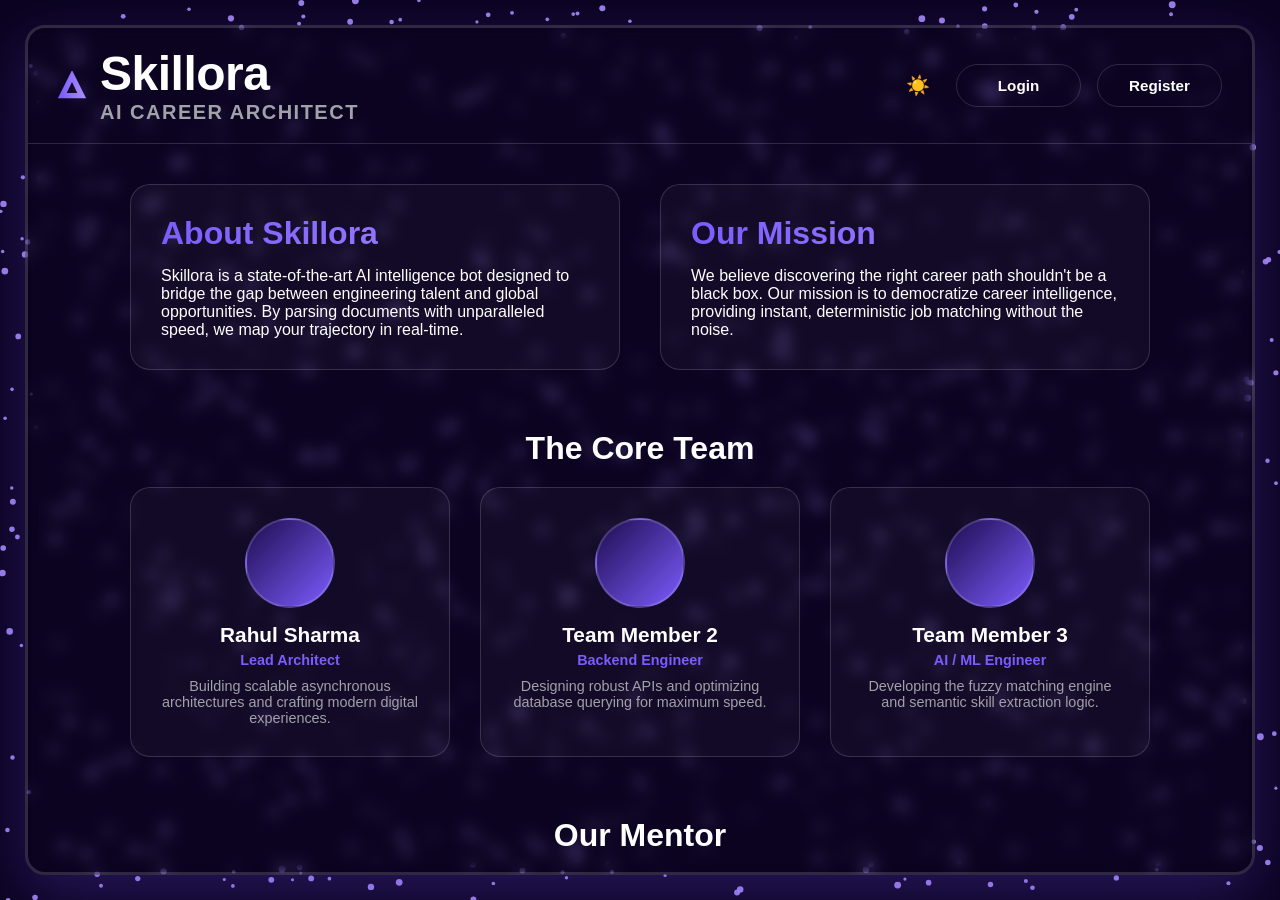
==== FrontEnd/about.html @ 9912c0bc "First Version of Skillora" ====
<!DOCTYPE html>
<html lang="en" data-theme="dark">

<head>
    <meta charset="UTF-8">
    <meta name="viewport" content="width=device-width, initial-scale=1.0">
    <title>About | Skillora</title>
    <link rel="stylesheet" href="style.css">
</head>

<body>

    <div class="layer-1-bg"></div>
    <div class="layer-2-stars"></div>
    <canvas id="morphic-canvas"></canvas>

    <div class="app-wrapper">
        <div class="glass-container">

            <nav>
                <div class="brand-group">
                    <svg width="28" height="28" viewBox="0 0 24 24" fill="none" stroke="url(#purple-grad)"
                        stroke-width="2.5">
                        <linearGradient id="purple-grad">
                            <stop offset="0%" stop-color="#7c5cff" />
                            <stop offset="100%" stop-color="#a78bfa" />
                        </linearGradient>
                        <path d="M12 2L2 22h20L12 2zm0 4.5l6.5 13.5H5.5L12 6.5z" />
                    </svg>
                    <div class="brand-text">
                        <span class="brand-title">Skillora</span>
                        <span class="brand-tagline">AI Career Architect</span>
                    </div>
                </div>
                <div class="nav-actions">
                    <button id="theme-toggle" class="theme-toggle">☀️</button>
                    <a href="#" class="btn btn-outline">Login</a>
                    <a href="#" class="btn btn-outline">Register</a>
                </div>
            </nav>

            <main
                style="max-width: 1100px; margin: 0 auto; width: 100%; justify-content: flex-start; padding-top: 40px;">

                <div class="about-grid">
                    <div class="glass-card">
                        <h2 class="gradient-text" style="font-size: 2rem; margin-bottom: 15px;">About Skillora</h2>
                        <p>Skillora is a state-of-the-art AI intelligence bot designed to bridge the gap between
                            engineering talent and global opportunities. By parsing documents with unparalleled speed,
                            we map your trajectory in real-time.</p>
                    </div>

                    <div class="glass-card">
                        <h2 class="gradient-text" style="font-size: 2rem; margin-bottom: 15px;">Our Mission</h2>
                        <p>We believe discovering the right career path shouldn't be a black box. Our mission is to
                            democratize career intelligence, providing instant, deterministic job matching without the
                            noise.</p>
                    </div>
                </div>

                <div>
                    <h2 style="font-size: 2rem; text-align: center; margin-bottom: 10px;">The Core Team</h2>
                    <div class="team-grid">

                        <div class="glass-card team-member">
                            <div class="avatar"></div>
                            <h3>Rahul Sharma</h3>
                            <div class="role">Lead Architect</div>
                            <p style="color: var(--text-muted); font-size: 0.9rem;">Building scalable asynchronous
                                architectures and crafting modern digital experiences.</p>
                        </div>

                        <div class="glass-card team-member">
                            <div class="avatar"></div>
                            <h3>Team Member 2</h3>
                            <div class="role">Backend Engineer</div>
                            <p style="color: var(--text-muted); font-size: 0.9rem;">Designing robust APIs and optimizing
                                database querying for maximum speed.</p>
                        </div>

                        <div class="glass-card team-member">
                            <div class="avatar"></div>
                            <h3>Team Member 3</h3>
                            <div class="role">AI / ML Engineer</div>
                            <p style="color: var(--text-muted); font-size: 0.9rem;">Developing the fuzzy matching engine
                                and semantic skill extraction logic.</p>
                        </div>

                    </div>
                </div>

                <div style="margin-top: 60px; margin-bottom: 50px;">
                    <h2 style="font-size: 2rem; text-align: center; margin-bottom: 10px;">Our Mentor</h2>
                    <div class="glass-card mentor-card">
                        <div class="avatar"></div>
                        <div>
                            <h3 style="font-size: 1.5rem; margin-bottom: 5px;">Dr. Example Mentor</h3>
                            <div class="role" style="color: var(--accent-1); font-weight: 600; margin-bottom: 10px;">
                                Project Guide & Advisor</div>
                            <p style="color: var(--text-muted);">Providing strategic technical direction and ensuring
                                architectural best practices throughout the development of the Skillora platform.</p>
                        </div>
                    </div>
                </div>

                <div class="bottom-ribbon">
                    <a href="index.html">Home</a>
                    <a href="about.html" class="active">About Us</a>
                    <a href="contact.html">Contact</a>
                    <a href="how-it-works.html">How it Works</a>
                </div>
            </main>

            <footer>&copy; 2026 Skillora AI. Engineered for the future.</footer>

        </div>
    </div>

    <script src="script.js"></script>
</body>

</html>
---- FrontEnd/style.css ----
/* =========================================
   1. THEME VARIABLES (Dark & Light Mode)
   ========================================= */
:root {
    --bg-1: #0b0320;
    --bg-2: #16073a;
    --bg-3: #1e0d4f;
    --text-main: #ffffff;
    --text-muted: #a1a1aa;

    --glass-bg: transparent;
    --glass-border: rgba(255, 255, 255, 0.15);
    --glass-shadow: rgba(120, 80, 255, 0.25);
    --card-bg: rgba(255, 255, 255, 0.03);

    --accent-1: #7c5cff;
    --accent-2: #a78bfa;
}

[data-theme="light"] {
    --bg-1: #e6dcfc;
    --bg-2: #f3ecff;
    --bg-3: #e4d8fb;

    --text-main: #1d1d1f;
    --text-muted: #6b6b7b;

    --glass-bg: transparent;
    --glass-border: rgba(255, 255, 255, 0.5);
    --glass-shadow: rgba(120, 80, 255, 0.08);
    --card-bg: rgba(255, 255, 255, 0.15);

    --accent-1: #5b3ce4;
    --accent-2: #8b6bed;
}

/* =========================================
   2. RESET & TYPOGRAPHY
   ========================================= */
* {
    margin: 0;
    padding: 0;
    box-sizing: border-box;
}

body {
    font-family: -apple-system, BlinkMacSystemFont, "Segoe UI", Roboto, Helvetica, Arial, sans-serif;
    color: var(--text-main);
    height: 100vh;
    width: 100vw;
    overflow: hidden;
    transition: color 0.5s ease;
    background-color: #000;
}

a {
    text-decoration: none;
    color: inherit;
}

/* =========================================
   3. LAYERED BACKGROUND SYSTEM
   ========================================= */
.layer-1-bg {
    position: fixed;
    top: 0;
    left: 0;
    width: 100vw;
    height: 100vh;
    background: linear-gradient(135deg, var(--bg-1) 0%, var(--bg-2) 50%, var(--bg-3) 100%);
    z-index: 1;
    transition: background 0.5s ease;
}

.layer-2-stars {
    position: fixed;
    top: 0;
    left: 0;
    width: 100vw;
    height: 100vh;
    background-image: radial-gradient(var(--text-muted) 1px, transparent 1px);
    background-size: 80px 80px;
    opacity: 0.1;
    z-index: 2;
}

#morphic-canvas {
    position: fixed;
    top: 0;
    left: 0;
    width: 100vw;
    height: 100vh;
    z-index: 3;
    pointer-events: none;
}

/* =========================================
   4. GLASSMORPHISM LAYOUT
   ========================================= */
.app-wrapper {
    position: relative;
    z-index: 10;
    height: 100vh;
    width: 100vw;
    padding: 25px;
    display: flex;
    perspective: 1500px;
    /* Creates the 3D camera depth */
}

.glass-container {
    width: 100%;
    height: 100%;
    background: var(--glass-bg);
    backdrop-filter: blur(8px);
    -webkit-backdrop-filter: blur(8px);
    border: 3px solid var(--glass-border);
    border-radius: 20px;
    box-shadow: 0 20px 60px var(--glass-shadow);
    display: flex;
    flex-direction: column;
    overflow-y: auto;
    overflow-x: hidden;

    /* REMOVED 'transform' from transition to stop it from fighting JavaScript */
    transition: background 0.5s ease, border-color 0.5s ease, box-shadow 0.5s ease;

    /* Hardware Acceleration Flags */
    transform-style: preserve-3d;
    will-change: transform;
    -webkit-backface-visibility: hidden;
    backface-visibility: hidden;
    transform: translateZ(0);
    /* Forces the GPU to handle this layer */
}

.glass-container::-webkit-scrollbar {
    width: 6px;
}

.glass-container::-webkit-scrollbar-thumb {
    background: var(--accent-2);
    border-radius: 10px;
}

.glass-container::-webkit-scrollbar-track {
    background: transparent;
}

/* =========================================
   5. NAVIGATION
   ========================================= */
nav {
    display: flex;
    justify-content: space-between;
    align-items: center;
    padding: 20px 30px;
    border-bottom: 1px solid var(--glass-border);
    flex-shrink: 0;
}

/* New Brand & Tagline Layout */
.brand-group {
    display: flex;
    align-items: center;
    gap: 14px;
}

.brand-text {
    display: flex;
    flex-direction: column;
    line-height: 1.1;
}

.brand-title {
    font-size: 3rem;
    font-weight: 800;
    letter-spacing: -0.5px;
    color: var(--text-main);
}

.brand-tagline {
    font-size: 1.25rem;
    font-weight: 600;
    letter-spacing: 1.5px;
    text-transform: uppercase;
    color: var(--text-muted);
}

.nav-actions {
    display: flex;
    gap: 16px;
    align-items: center;
}

.theme-toggle {
    background: none;
    border: none;
    color: var(--text-main);
    cursor: pointer;
    font-size: 1.2rem;
    transition: transform 0.3s;
    margin-right: 10px;
}

.theme-toggle:hover {
    transform: scale(1.1);
}

/* =========================================
   6. UI COMPONENTS
   ========================================= */
.btn {
    padding: 12px 28px;
    border-radius: 100px;
    font-weight: 600;
    font-size: 0.95rem;
    cursor: pointer;
    transition: all 0.4s cubic-bezier(0.2, 0.8, 0.2, 1);
    border: 1px solid var(--glass-border);
    text-align: center;
}

.btn-primary {
    background: linear-gradient(135deg, var(--accent-1), var(--accent-2));
    color: #fff;
    border-color: transparent;
    box-shadow: 0 8px 20px var(--glass-shadow);
}

.btn-primary:hover {
    transform: translateY(-2px);
    box-shadow: 0 12px 25px var(--glass-shadow);
    filter: brightness(1.1);
}

/* Force identical sizes for both Login and Register */
.btn-outline {
    background: transparent;
    color: var(--text-main);
    min-width: 125px;
}

.btn-outline:hover {
    background: var(--card-bg);
    border-color: var(--accent-1);
    transform: translateY(-2px);
    box-shadow: 0 8px 20px var(--glass-shadow);
}

.gradient-text {
    background: linear-gradient(to right, var(--accent-1), var(--accent-2));
    -webkit-background-clip: text;
    -webkit-text-fill-color: transparent;
}

.glass-card {
    background: var(--card-bg);
    border: 1px solid var(--glass-border);
    border-radius: 20px;
    padding: 30px;
    transition: all 0.4s ease;
    position: relative;
    overflow: hidden;
}

.glass-card:hover {
    transform: translateY(-5px);
    border-color: var(--accent-1);
    box-shadow: 0 10px 30px var(--glass-shadow);
}

/* =========================================
   7. PAGE LAYOUTS
   ========================================= */
main {
    flex: 1;
    padding: clamp(20px, 5vw, 40px);
    display: flex;
    flex-direction: column;
    justify-content: center;
}

.hero {
    display: flex;
    flex-direction: column;
    align-items: center;
    text-align: center;
    max-width: 800px;
    margin: 0 auto 50px auto;
}

.hero h1 {
    font-size: clamp(3rem, 6vw, 5.5rem);
    font-weight: 800;
    letter-spacing: -1.5px;
    line-height: 1.1;
    margin-bottom: 20px;
}

.hero p {
    font-size: clamp(1.1rem, 2vw, 1.25rem);
    color: var(--text-muted);
    margin-bottom: 40px;
}

.hero-ctas {
    display: flex;
    gap: 20px;
    justify-content: center;
}

/* About Page Grids */
.about-grid {
    display: grid;
    grid-template-columns: repeat(auto-fit, minmax(350px, 1fr));
    gap: 40px;
    margin-bottom: 60px;
}

.team-grid {
    display: grid;
    grid-template-columns: repeat(3, 1fr);
    gap: 30px;
    margin-top: 20px;
}

.team-member {
    text-align: center;
}

.team-member .avatar {
    width: 90px;
    height: 90px;
    border-radius: 50%;
    background: linear-gradient(135deg, var(--bg-3), var(--accent-1));
    margin: 0 auto 15px;
    border: 2px solid var(--glass-border);
}

.team-member h3 {
    font-size: 1.3rem;
    margin-bottom: 5px;
}

.team-member .role {
    color: var(--accent-1);
    font-size: 0.9rem;
    margin-bottom: 10px;
    font-weight: 600;
}

.mentor-card {
    display: flex;
    align-items: center;
    gap: 30px;
    margin-top: 20px;
}

.mentor-card .avatar {
    width: 100px;
    height: 100px;
    border-radius: 50%;
    background: linear-gradient(135deg, var(--accent-1), var(--accent-2));
    border: 2px solid var(--glass-border);
    flex-shrink: 0;
}

/* Contact Link Cards */
.contact-links {
    display: flex;
    flex-direction: column;
    gap: 16px;
    width: 100%;
    max-width: 350px;
    margin-top: 40px;
}

.contact-links a {
    display: flex;
    align-items: center;
    justify-content: center;
    gap: 15px;
    padding: 18px;
    background: var(--card-bg);
    border: 1px solid var(--glass-border);
    border-radius: 12px;
    transition: all 0.3s ease;
    font-weight: 600;
    font-size: 1.05rem;
}

.contact-links a:hover {
    border-color: var(--accent-1);
    transform: scale(1.02);
    box-shadow: 0 10px 30px var(--glass-shadow);
}

.contact-links svg {
    color: var(--accent-1);
}

/* Workflow Grid */
.workflow-grid {
    display: grid;
    grid-template-columns: repeat(auto-fit, minmax(300px, 1fr));
    gap: 30px;
    margin-top: 40px;
    max-width: 1000px;
    margin-left: auto;
    margin-right: auto;
}

.workflow-step {
    display: flex;
    gap: 20px;
    align-items: flex-start;
}

.step-number {
    width: 50px;
    height: 50px;
    border-radius: 12px;
    background: linear-gradient(135deg, var(--accent-1), var(--accent-2));
    color: white;
    display: flex;
    align-items: center;
    justify-content: center;
    font-weight: 800;
    font-size: 1.2rem;
    flex-shrink: 0;
    box-shadow: 0 4px 15px var(--glass-shadow);
}

/* =========================================
   8. THE APPLE LIQUID GLASS DROP RIBBON
   ========================================= */
.bottom-ribbon {
    display: flex;
    justify-content: center;
    align-items: center;
    gap: 40px;
    padding: 16px 48px;
    margin: 0 auto;
    border-radius: 100px;

    /* Liquid Physics: High blur + 200% color saturation */
    background: rgba(255, 255, 255, 0.05);
    backdrop-filter: blur(40px) saturate(200%);
    -webkit-backdrop-filter: blur(40px) saturate(200%);

    /* The 3D Liquid Edge: Outer drop shadow + Inner white light reflection */
    border: 1px solid rgba(255, 255, 255, 0.15);
    box-shadow:
        0 20px 40px rgba(0, 0, 0, 0.15),
        inset 0 1px 1px rgba(255, 255, 255, 0.3);

    transition: all 0.4s cubic-bezier(0.2, 0.8, 0.2, 1);
}

/* Light Mode specific liquid settings (like iOS) */
[data-theme="light"] .bottom-ribbon {
    background: rgba(255, 255, 255, 0.4);
    border: 1px solid rgba(255, 255, 255, 0.6);
    box-shadow:
        0 20px 40px rgba(120, 80, 255, 0.05),
        inset 0 1px 2px rgba(255, 255, 255, 0.9);
}

.bottom-ribbon:hover {
    transform: translateY(-4px) scale(1.02);
    box-shadow:
        0 25px 50px rgba(0, 0, 0, 0.2),
        inset 0 1px 1px rgba(255, 255, 255, 0.5);
    border-color: rgba(124, 92, 255, 0.5);
}

.bottom-ribbon a {
    font-weight: 600;
    font-size: 1.125rem;
    color: var(--text-muted);
    transition: color 0.3s ease;
    position: relative;
}

.bottom-ribbon a:hover,
.bottom-ribbon a.active {
    color: var(--text-main);
}

.bottom-ribbon a::after {
    content: '';
    position: absolute;
    width: 0;
    height: 2px;
    bottom: -4px;
    left: 0;
    background: var(--accent-1);
    transition: width 0.3s cubic-bezier(0.2, 0.8, 0.2, 1);
}

.bottom-ribbon a:hover::after,
.bottom-ribbon a.active::after {
    width: 100%;
}

/* =========================================
   9. FOOTER & MEDIA QUERIES
   ========================================= */
footer {
    width: 100%;
    padding: 30px 20px;
    text-align: center;
    border-top: 1px solid var(--glass-border);
    color: var(--text-muted);
    font-size: 1rem;
    flex-shrink: 0;
    margin-top: auto;
}

/* =========================================
   10. JOB RECOMMENDATION MODAL CHOREOGRAPHY
   ========================================= */

/* 1. Header Sliding Up */
.hero-text {
    transition: transform 0.6s cubic-bezier(0.4, 0, 0.2, 1), opacity 0.6s ease;
}

.hero-text.shift-up {
    transform: translateY(-40px);
    opacity: 0.4;
}

/* 2. Resume Button Sliding Down */
/* 2. Resume Button Sliding Down */
.btn-resume {
    transition: all 0.6s cubic-bezier(0.4, 0, 0.2, 1);
}

/* When the Job Card expands, this class is added to the Resume button via JS */
#btn-resume.shift-down {
    transform: translateY(30px) scale(0.9);
    /* Moves down and shrinks slightly */
    opacity: 0.5;
    /* Dims it so focus remains on the job results */
    filter: blur(1px);
    /* Optional: adds a slight depth-of-field effect */
    pointer-events: none;
    /* Optional: prevents clicks while the dashboard is open */
}


/* 3. The Morphing Job Button */
.job-card {
    background: linear-gradient(135deg, var(--accent-1), var(--accent-2));
    color: #fff;
    border-radius: 100px;
    font-size: 1.1rem;
    font-weight: 600;
    cursor: pointer;
    display: flex;
    justify-content: center;
    align-items: center;
    box-shadow: 0 8px 20px var(--glass-shadow);
    transition: all 0.6s cubic-bezier(0.4, 0, 0.2, 1);

    /* Starting Dimensions (Looks like a normal button) */
    width: 260px;
    height: 58px;
    overflow: hidden;
    position: relative;
    border: 1px solid transparent;
}

.job-card:hover {
    transform: translateY(-2px);
    box-shadow: 0 12px 25px var(--glass-shadow);
}

/* Expanded State (The Horizontal Card) */
.job-card.expanded {
    width: 100%;
    max-width: 800px;
    /* The horizontal width */
    height: 250px;
    /* Fits the dropzone */
    border-radius: 30px;
    background: var(--card-bg);
    border: 1px solid var(--accent-1);
    cursor: default;
    box-shadow: 0 20px 50px var(--glass-shadow);
    transform: translateY(0);
}

/* 4. Fading the Content In and Out */
.job-card-title {
    position: absolute;
    transition: opacity 0.3s ease;
    white-space: nowrap;
}

.job-card.expanded .job-card-title {
    opacity: 0;
    pointer-events: none;
}

.job-upload-ui {
    opacity: 0;
    pointer-events: none;
    transition: opacity 0.4s ease;
    display: flex;
    flex-direction: column;
    align-items: center;
    justify-content: center;
    width: 100%;
    height: 100%;
    padding: 30px;
    text-align: center;
}

.job-card.expanded .job-upload-ui {
    opacity: 1;
    pointer-events: auto;
    transition-delay: 0.3s;
    /* Waits for the box to expand before showing text */
}

.drop-zone:hover {
    border-color: var(--accent-1) !important;
    background: rgba(124, 92, 255, 0.1) !important;
}

/* Mobile Responsiveness */
@media (max-width: 900px) {
    .team-grid {
        grid-template-columns: 1fr;
    }

    .mentor-card {
        flex-direction: column;
        text-align: center;
    }
}

@media (max-width: 768px) {
    .bottom-ribbon {
        gap: 20px;
        padding: 15px 25px;
        flex-wrap: wrap;
    }
}
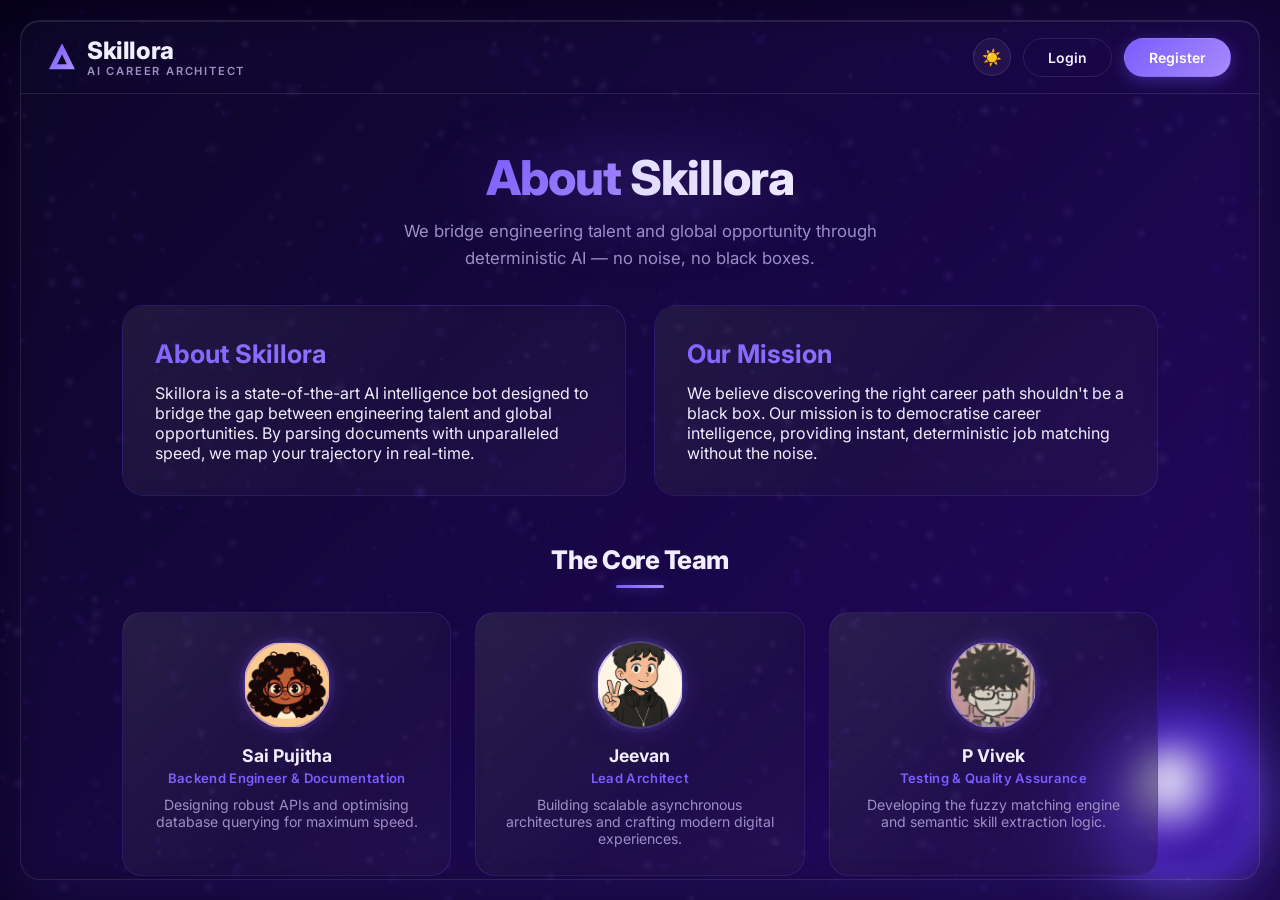
==== commit 15cdd552: "2.0 Skillora" ====
--- a/FrontEnd/about.html
+++ b/FrontEnd/about.html
@@ -1,122 +1,142 @@
-<!DOCTYPE html>
+<!doctype html>
 <html lang="en" data-theme="dark">
+  <head>
+    <meta charset="UTF-8" />
+    <meta name="viewport" content="width=device-width, initial-scale=1.0" />
+    <meta name="description" content="About Skillora — meet the core team and learn about our mission to democratise AI-powered career intelligence." />
+    <title>About | Skillora</title>
+    <link rel="preconnect" href="https://fonts.googleapis.com" />
+    <link rel="preconnect" href="https://fonts.gstatic.com" crossorigin />
+    <link href="https://fonts.googleapis.com/css2?family=Inter:wght@400;500;600;700;800&display=swap" rel="stylesheet" />
+    <link rel="stylesheet" href="style.css" />
+  </head>
 
-<head>
-    <meta charset="UTF-8">
-    <meta name="viewport" content="width=device-width, initial-scale=1.0">
-    <title>About | Skillora</title>
-    <link rel="stylesheet" href="style.css">
-</head>
-
-<body>
-
+  <body>
     <div class="layer-1-bg"></div>
     <div class="layer-2-stars"></div>
+    <div id="celestial-orb"></div>
     <canvas id="morphic-canvas"></canvas>
 
     <div class="app-wrapper">
-        <div class="glass-container">
+      <div class="glass-container page-scroll">
+        <nav>
+          <div class="brand-group">
+            <svg width="26" height="26" viewBox="0 0 24 24" fill="none"
+                 stroke="url(#purple-grad)" stroke-width="2.5">
+              <defs>
+                <linearGradient id="purple-grad" x1="0%" y1="0%" x2="100%" y2="100%">
+                  <stop offset="0%" stop-color="#7c5cff" />
+                  <stop offset="100%" stop-color="#a78bfa" />
+                </linearGradient>
+              </defs>
+              <path d="M12 2L2 22h20L12 2zm0 4.5l6.5 13.5H5.5L12 6.5z" />
+            </svg>
+            <div class="brand-text">
+              <span class="brand-title">Skillora</span>
+              <span class="brand-tagline">AI Career Architect</span>
+            </div>
+          </div>
+          <div class="nav-actions">
+            <button id="theme-toggle" class="theme-toggle" aria-label="Toggle theme">☀️</button>
+            <a href="#" class="btn btn-outline">Login</a>
+            <a href="#" class="btn btn-primary">Register</a>
+          </div>
+        </nav>
 
-            <nav>
-                <div class="brand-group">
-                    <svg width="28" height="28" viewBox="0 0 24 24" fill="none" stroke="url(#purple-grad)"
-                        stroke-width="2.5">
-                        <linearGradient id="purple-grad">
-                            <stop offset="0%" stop-color="#7c5cff" />
-                            <stop offset="100%" stop-color="#a78bfa" />
-                        </linearGradient>
-                        <path d="M12 2L2 22h20L12 2zm0 4.5l6.5 13.5H5.5L12 6.5z" />
-                    </svg>
-                    <div class="brand-text">
-                        <span class="brand-title">Skillora</span>
-                        <span class="brand-tagline">AI Career Architect</span>
-                    </div>
+        <main class="main-about">
+
+          <!-- Page Hero -->
+          <div class="page-hero sr">
+            <h1><span class="gradient-text">About</span> Skillora</h1>
+            <p>We bridge engineering talent and global opportunity through deterministic AI — no noise, no black boxes.</p>
+          </div>
+
+          <!-- About + Mission cards -->
+          <div class="about-grid">
+            <div class="glass-card sr sr-delay-1">
+              <h2 class="gradient-text" style="font-size:1.6rem;margin-bottom:14px">About Skillora</h2>
+              <p>
+                Skillora is a state-of-the-art AI intelligence bot designed to bridge the
+                gap between engineering talent and global opportunities. By parsing
+                documents with unparalleled speed, we map your trajectory in real-time.
+              </p>
+            </div>
+
+            <div class="glass-card sr sr-delay-2">
+              <h2 class="gradient-text" style="font-size:1.6rem;margin-bottom:14px">Our Mission</h2>
+              <p>
+                We believe discovering the right career path shouldn't be a black box. Our
+                mission is to democratise career intelligence, providing instant,
+                deterministic job matching without the noise.
+              </p>
+            </div>
+          </div>
+
+          <!-- Team -->
+          <div class="sr">
+            <h2 class="section-heading">The Core Team</h2>
+            <div class="team-grid">
+
+              <div class="glass-card team-member sr sr-delay-1">
+                <div class="avatar" style="background-image:url('assets/Sai.jpg')"></div>
+                <h3>Sai Pujitha</h3>
+                <div class="role">Backend Engineer &amp; Documentation</div>
+                <p style="color:var(--text-muted);font-size:0.88rem">
+                  Designing robust APIs and optimising database querying for maximum speed.
+                </p>
+              </div>
+
+              <div class="glass-card team-member sr sr-delay-2">
+                <div class="avatar" style="background-image:url('assets/jeevan.jpg')"></div>
+                <h3>Jeevan</h3>
+                <div class="role">Lead Architect</div>
+                <p style="color:var(--text-muted);font-size:0.88rem">
+                  Building scalable asynchronous architectures and crafting modern digital experiences.
+                </p>
+              </div>
+
+              <div class="glass-card team-member sr sr-delay-3">
+                <div class="avatar" style="background-image:url('assets/vivek.jpg')"></div>
+                <h3>P Vivek</h3>
+                <div class="role">Testing &amp; Quality Assurance</div>
+                <p style="color:var(--text-muted);font-size:0.88rem">
+                  Developing the fuzzy matching engine and semantic skill extraction logic.
+                </p>
+              </div>
+
+            </div>
+          </div>
+
+          <!-- Mentor -->
+          <div style="margin-top:56px;margin-bottom:40px" class="sr">
+            <h2 class="section-heading">Our Mentor</h2>
+            <div class="glass-card mentor-card">
+              <div class="avatar"></div>
+              <div>
+                <h3 style="font-size:1.4rem;margin-bottom:5px">Dr. Example Mentor</h3>
+                <div class="role" style="color:var(--accent-1);font-weight:600;margin-bottom:10px">
+                  Project Guide &amp; Advisor
                 </div>
-                <div class="nav-actions">
-                    <button id="theme-toggle" class="theme-toggle">☀️</button>
-                    <a href="#" class="btn btn-outline">Login</a>
-                    <a href="#" class="btn btn-outline">Register</a>
-                </div>
-            </nav>
+                <p style="color:var(--text-muted)">
+                  Providing strategic technical direction and ensuring architectural best
+                  practices throughout the development of the Skillora platform.
+                </p>
+              </div>
+            </div>
+          </div>
 
-            <main
-                style="max-width: 1100px; margin: 0 auto; width: 100%; justify-content: flex-start; padding-top: 40px;">
+          <div class="bottom-ribbon" style="margin-top:auto">
+            <a href="index.html">Home</a>
+            <a href="about.html" class="active">About Us</a>
+            <a href="contact.html">Contact</a>
+            <a href="how-it-works.html">How it Works</a>
+          </div>
+        </main>
 
-                <div class="about-grid">
-                    <div class="glass-card">
-                        <h2 class="gradient-text" style="font-size: 2rem; margin-bottom: 15px;">About Skillora</h2>
-                        <p>Skillora is a state-of-the-art AI intelligence bot designed to bridge the gap between
-                            engineering talent and global opportunities. By parsing documents with unparalleled speed,
-                            we map your trajectory in real-time.</p>
-                    </div>
-
-                    <div class="glass-card">
-                        <h2 class="gradient-text" style="font-size: 2rem; margin-bottom: 15px;">Our Mission</h2>
-                        <p>We believe discovering the right career path shouldn't be a black box. Our mission is to
-                            democratize career intelligence, providing instant, deterministic job matching without the
-                            noise.</p>
-                    </div>
-                </div>
-
-                <div>
-                    <h2 style="font-size: 2rem; text-align: center; margin-bottom: 10px;">The Core Team</h2>
-                    <div class="team-grid">
-
-                        <div class="glass-card team-member">
-                            <div class="avatar"></div>
-                            <h3>Rahul Sharma</h3>
-                            <div class="role">Lead Architect</div>
-                            <p style="color: var(--text-muted); font-size: 0.9rem;">Building scalable asynchronous
-                                architectures and crafting modern digital experiences.</p>
-                        </div>
-
-                        <div class="glass-card team-member">
-                            <div class="avatar"></div>
-                            <h3>Team Member 2</h3>
-                            <div class="role">Backend Engineer</div>
-                            <p style="color: var(--text-muted); font-size: 0.9rem;">Designing robust APIs and optimizing
-                                database querying for maximum speed.</p>
-                        </div>
-
-                        <div class="glass-card team-member">
-                            <div class="avatar"></div>
-                            <h3>Team Member 3</h3>
-                            <div class="role">AI / ML Engineer</div>
-                            <p style="color: var(--text-muted); font-size: 0.9rem;">Developing the fuzzy matching engine
-                                and semantic skill extraction logic.</p>
-                        </div>
-
-                    </div>
-                </div>
-
-                <div style="margin-top: 60px; margin-bottom: 50px;">
-                    <h2 style="font-size: 2rem; text-align: center; margin-bottom: 10px;">Our Mentor</h2>
-                    <div class="glass-card mentor-card">
-                        <div class="avatar"></div>
-                        <div>
-                            <h3 style="font-size: 1.5rem; margin-bottom: 5px;">Dr. Example Mentor</h3>
-                            <div class="role" style="color: var(--accent-1); font-weight: 600; margin-bottom: 10px;">
-                                Project Guide & Advisor</div>
-                            <p style="color: var(--text-muted);">Providing strategic technical direction and ensuring
-                                architectural best practices throughout the development of the Skillora platform.</p>
-                        </div>
-                    </div>
-                </div>
-
-                <div class="bottom-ribbon">
-                    <a href="index.html">Home</a>
-                    <a href="about.html" class="active">About Us</a>
-                    <a href="contact.html">Contact</a>
-                    <a href="how-it-works.html">How it Works</a>
-                </div>
-            </main>
-
-            <footer>&copy; 2026 Skillora AI. Engineered for the future.</footer>
-
-        </div>
+        <footer class="page-footer">&copy; 2026 Skillora AI. Engineered for the future.</footer>
+      </div>
     </div>
 
     <script src="script.js"></script>
-</body>
-
+  </body>
 </html>
--- a/FrontEnd/style.css
+++ b/FrontEnd/style.css
@@ -1,652 +1,1626 @@
 /* =========================================
-   1. THEME VARIABLES (Dark & Light Mode)
+   GOOGLE FONTS + RESET
+   ========================================= */
+@import url("https://fonts.googleapis.com/css2?family=Inter:wght@400;500;600;700;800&display=swap");
+
+*,
+*::before,
+*::after {
+  margin: 0;
+  padding: 0;
+  box-sizing: border-box;
+}
+
+/* =========================================
+   THEME VARIABLES
    ========================================= */
 :root {
-    --bg-1: #0b0320;
-    --bg-2: #16073a;
-    --bg-3: #1e0d4f;
-    --text-main: #ffffff;
-    --text-muted: #a1a1aa;
-
-    --glass-bg: transparent;
-    --glass-border: rgba(255, 255, 255, 0.15);
-    --glass-shadow: rgba(120, 80, 255, 0.25);
-    --card-bg: rgba(255, 255, 255, 0.03);
-
-    --accent-1: #7c5cff;
-    --accent-2: #a78bfa;
+  --bg-start: #060118;
+  --bg-end: #1a0745;
+  --text-main: #f0eeff;
+  --text-muted: #9d8ec5;
+  --glass-bg: rgba(255, 255, 255, 0.025);
+  --glass-border: rgba(255, 255, 255, 0.1);
+  --glass-shadow: rgba(100, 60, 255, 0.15);
+  --card-bg: rgba(255, 255, 255, 0.05);
+  --card-border: rgba(255, 255, 255, 0.09);
+  --accent-1: #7c5cff;
+  --accent-2: #a78bfa;
+  --accent-3: #e2ceff;
+  --accent-4: #ffffff;
+  --orb-core: #3b1f8c;
+  --orb-glow: rgba(124, 92, 255, 0.35);
+  --orb-x: calc(100vw - 160px);
+  --orb-y: calc(100vh - 160px);
 }
 
 [data-theme="light"] {
-    --bg-1: #e6dcfc;
-    --bg-2: #f3ecff;
-    --bg-3: #e4d8fb;
-
-    --text-main: #1d1d1f;
-    --text-muted: #6b6b7b;
-
-    --glass-bg: transparent;
-    --glass-border: rgba(255, 255, 255, 0.5);
-    --glass-shadow: rgba(120, 80, 255, 0.08);
-    --card-bg: rgba(255, 255, 255, 0.15);
-
-    --accent-1: #5b3ce4;
-    --accent-2: #8b6bed;
-}
-
-/* =========================================
-   2. RESET & TYPOGRAPHY
-   ========================================= */
-* {
-    margin: 0;
-    padding: 0;
-    box-sizing: border-box;
-}
-
+  --bg-start: #e8e0ff;
+  --bg-end: #f5f0ff;
+  --text-main: #1a1230;
+  --text-muted: #6b5fa5;
+  --glass-bg: rgba(255, 255, 255, 0.3);
+  --glass-border: rgba(255, 255, 255, 0.55);
+  --glass-shadow: rgba(100, 60, 255, 0.06);
+  --card-bg: rgba(255, 255, 255, 0.4);
+  --card-border: rgba(160, 140, 255, 0.28);
+  --accent-1: #6b46e8;
+  --accent-2: #9b7bf5;
+  --orb-core: #fbbf24;
+  --orb-glow: rgba(251, 191, 36, 0.4);
+  --orb-x: 60px;
+  --orb-y: 60px;
+}
+
+/* =========================================
+   BASE
+   ========================================= */
 body {
-    font-family: -apple-system, BlinkMacSystemFont, "Segoe UI", Roboto, Helvetica, Arial, sans-serif;
-    color: var(--text-main);
-    height: 100vh;
-    width: 100vw;
-    overflow: hidden;
-    transition: color 0.5s ease;
-    background-color: #000;
+  font-family:
+    "Inter",
+    -apple-system,
+    BlinkMacSystemFont,
+    sans-serif;
+  color: var(--text-main);
+  height: 100vh;
+  width: 100vw;
+  overflow: hidden;
+  background: linear-gradient(135deg, var(--bg-start), var(--bg-end));
+  transition:
+    background 0.8s ease,
+    color 0.5s ease;
 }
 
 a {
-    text-decoration: none;
-    color: inherit;
-}
-
-/* =========================================
-   3. LAYERED BACKGROUND SYSTEM
+  text-decoration: none;
+  color: inherit;
+}
+
+/* =========================================
+   BACKGROUND LAYERS
    ========================================= */
 .layer-1-bg {
-    position: fixed;
-    top: 0;
-    left: 0;
-    width: 100vw;
-    height: 100vh;
-    background: linear-gradient(135deg, var(--bg-1) 0%, var(--bg-2) 50%, var(--bg-3) 100%);
-    z-index: 1;
-    transition: background 0.5s ease;
+  position: fixed;
+  inset: 0;
+  background: linear-gradient(135deg, var(--bg-start) 0%, var(--bg-end) 100%);
+  z-index: 1;
+  transition: background 0.8s ease;
 }
 
 .layer-2-stars {
-    position: fixed;
-    top: 0;
-    left: 0;
-    width: 100vw;
-    height: 100vh;
-    background-image: radial-gradient(var(--text-muted) 1px, transparent 1px);
-    background-size: 80px 80px;
-    opacity: 0.1;
-    z-index: 2;
+  position: fixed;
+  inset: 0;
+  background-image: radial-gradient(rgba(255, 255, 255, 0.6) 1px, transparent 1px);
+  background-size: 90px 90px;
+  opacity: 0.04;
+  z-index: 2;
 }
 
 #morphic-canvas {
-    position: fixed;
-    top: 0;
-    left: 0;
-    width: 100vw;
-    height: 100vh;
-    z-index: 3;
-    pointer-events: none;
-}
-
-/* =========================================
-   4. GLASSMORPHISM LAYOUT
+  position: fixed;
+  inset: 0;
+  width: 100vw;
+  height: 100vh;
+  z-index: 20; /* Above glass container so particles are always visible */
+  pointer-events: none;
+  filter: blur(0.6px); /* final feathering pass on all orbs */
+}
+
+/* =========================================
+   CELESTIAL ORB
+   ========================================= */
+#celestial-orb {
+  position: fixed;
+  width: 120px;
+  height: 120px;
+  border-radius: 50%;
+  background: radial-gradient(
+    circle at 40% 35%,
+    white 0%,
+    var(--orb-core) 55%,
+    transparent 80%
+  );
+  box-shadow:
+    0 0 40px 20px var(--orb-glow),
+    0 0 80px 40px var(--orb-glow),
+    0 0 0 1px rgba(255, 255, 255, 0.06);
+  left: var(--orb-x);
+  top: var(--orb-y);
+  z-index: 2;
+  pointer-events: none;
+  transition:
+    left 1.2s cubic-bezier(0.4, 0, 0.2, 1),
+    top 1.2s cubic-bezier(0.4, 0, 0.2, 1),
+    background 1.2s ease,
+    box-shadow 1.2s ease;
+  will-change: left, top;
+}
+
+/* =========================================
+   LAYOUT WRAPPER
    ========================================= */
 .app-wrapper {
-    position: relative;
-    z-index: 10;
-    height: 100vh;
-    width: 100vw;
-    padding: 25px;
-    display: flex;
-    perspective: 1500px;
-    /* Creates the 3D camera depth */
+  position: relative;
+  z-index: 10;
+  height: 100vh;
+  width: 100vw;
+  padding: 20px;
+  display: flex;
+  perspective: 2000px;
 }
 
 .glass-container {
-    width: 100%;
-    height: 100%;
-    background: var(--glass-bg);
-    backdrop-filter: blur(8px);
-    -webkit-backdrop-filter: blur(8px);
-    border: 3px solid var(--glass-border);
-    border-radius: 20px;
-    box-shadow: 0 20px 60px var(--glass-shadow);
-    display: flex;
+  width: 100%;
+  height: 100%;
+  background: var(--glass-bg);
+  backdrop-filter: blur(14px) saturate(150%);
+  -webkit-backdrop-filter: blur(14px) saturate(150%);
+  border: 1px solid var(--glass-border);
+  border-radius: 20px;
+  box-shadow:
+    0 20px 60px var(--glass-shadow),
+    inset 0 1px 0 rgba(255, 255, 255, 0.1);
+  display: flex;
+  flex-direction: column;
+  overflow: hidden; /* no scroll — everything must fit viewport */
+  transition:
+    background 0.6s ease,
+    border-color 0.6s ease,
+    box-shadow 0.6s ease;
+  transform-style: preserve-3d;
+  will-change: transform;
+  transform: translateZ(0);
+}
+
+/* =========================================
+   NAVIGATION
+   ========================================= */
+nav {
+  display: flex;
+  justify-content: space-between;
+  align-items: center;
+  padding: 16px 28px;
+  border-bottom: 1px solid var(--glass-border);
+  flex-shrink: 0;
+  transition: border-color 0.5s ease;
+}
+
+.brand-group {
+  display: flex;
+  align-items: center;
+  gap: 12px;
+}
+
+.brand-text {
+  display: flex;
+  flex-direction: column;
+  line-height: 1.15;
+}
+
+.brand-title {
+  font-size: 1.5rem;
+  font-weight: 800;
+  letter-spacing: -0.4px;
+  color: var(--text-main);
+  transition: color 0.5s ease;
+}
+
+.brand-tagline {
+  font-size: 0.7rem;
+  font-weight: 600;
+  letter-spacing: 1.8px;
+  text-transform: uppercase;
+  color: var(--text-muted);
+  transition: color 0.5s ease;
+}
+
+.nav-actions {
+  display: flex;
+  gap: 12px;
+  align-items: center;
+}
+
+.theme-toggle {
+  background: var(--card-bg);
+  border: 1px solid var(--glass-border);
+  border-radius: 50%;
+  width: 38px;
+  height: 38px;
+  display: flex;
+  align-items: center;
+  justify-content: center;
+  color: var(--text-main);
+  cursor: pointer;
+  font-size: 1rem;
+  transition: all 0.3s ease;
+}
+
+.theme-toggle:hover {
+  transform: scale(1.1) rotate(15deg);
+  border-color: var(--accent-1);
+}
+
+/* =========================================
+   BUTTONS
+   ========================================= */
+.btn {
+  padding: 10px 24px;
+  border-radius: 100px;
+  font-family: "Inter", sans-serif;
+  font-weight: 600;
+  font-size: 0.875rem;
+  cursor: pointer;
+  transition: all 0.35s cubic-bezier(0.2, 0.8, 0.2, 1);
+  border: 1px solid var(--glass-border);
+  text-align: center;
+  display: inline-flex;
+  align-items: center;
+  gap: 8px;
+}
+
+.btn-primary {
+  background: linear-gradient(135deg, var(--accent-1), var(--accent-2));
+  color: #fff;
+  border-color: transparent;
+  box-shadow: 0 4px 16px rgba(124, 92, 255, 0.35);
+}
+
+.btn-primary:hover {
+  transform: translateY(-2px);
+  box-shadow: 0 8px 24px rgba(124, 92, 255, 0.45);
+  filter: brightness(1.08);
+}
+
+.btn-outline {
+  background: transparent;
+  color: var(--text-main);
+}
+
+.btn-outline:hover {
+  background: var(--card-bg);
+  border-color: var(--accent-1);
+  transform: translateY(-2px);
+  box-shadow: 0 6px 20px var(--glass-shadow);
+}
+
+/* =========================================
+   GRADIENT TEXT
+   ========================================= */
+.gradient-text {
+  background: linear-gradient(135deg, var(--accent-1), var(--accent-2));
+  -webkit-background-clip: text;
+  -webkit-text-fill-color: transparent;
+  background-clip: text;
+}
+
+/* =========================================
+   GRADIENT TEXT - LIGHT THEME
+   ========================================= */
+.gradient-text.light {
+  background: linear-gradient(135deg, var(--accent-3), var(--accent-4));
+  -webkit-background-clip: text;
+  -webkit-text-fill-color: transparent;
+  background-clip: text;
+}
+
+
+/* =========================================
+   GLASS CARD
+   ========================================= */
+.glass-card {
+  background: var(--card-bg);
+  border: 1px solid var(--card-border);
+  border-radius: 16px;
+  padding: 28px;
+  transition: all 0.35s ease;
+  position: relative;
+  overflow: hidden;
+  backdrop-filter: blur(12px);
+  -webkit-backdrop-filter: blur(12px);
+}
+
+.glass-card::before {
+  content: "";
+  position: absolute;
+  inset: 0;
+  border-radius: 16px;
+  background: linear-gradient(135deg, rgba(255, 255, 255, 0.08) 0%, transparent 60%);
+  pointer-events: none;
+}
+
+.glass-card:hover {
+  transform: translateY(-5px);
+  border-color: var(--accent-1);
+  box-shadow: 0 12px 32px var(--glass-shadow);
+}
+
+/* =========================================
+   MAIN / HERO
+   ========================================= */
+/* =========================================
+   PAGE LAYOUTS
+   ========================================= */
+main {
+  flex: 1;
+  padding: 16px clamp(16px, 2.5vw, 32px) 10px;
+  display: flex;
+  flex-direction: column;
+  min-height: 0; /* required for flex children to shrink */
+}
+
+/* 2-column split */
+.content-row {
+  flex: 1;
+  display: flex;
+  align-items: center;
+  gap: clamp(24px, 4vw, 56px);
+  min-height: 0;
+  /* overflow:visible — lets card glow/bloom bleed freely without clipping */
+  overflow: visible;
+}
+
+.left-panel {
+  width: 42%;
+  flex-shrink: 0;
+  display: flex;
+  flex-direction: column;
+  justify-content: center;
+  padding-right: 8px;
+}
+
+.right-panel {
+  flex: 1;
+  display: flex;
+  flex-direction: column;
+  align-items: center;
+  justify-content: center;
+  min-height: 0;
+  /* visible so card glow/bloom is never clipped at the panel boundary */
+  overflow: visible;
+}
+
+/* Bottom row — ribbon pushed right */
+.bottom-area {
+  display: flex;
+  justify-content: flex-end;
+  padding: 8px 0 4px;
+  flex-shrink: 0;
+}
+
+/* Hero text — left aligned */
+.hero-text {
+  transition:
+    transform 0.6s cubic-bezier(0.4, 0, 0.2, 1),
+    opacity 0.6s ease;
+}
+
+.hero {
+  display: flex;
+  flex-direction: column;
+  align-items: flex-start;
+  text-align: left;
+  max-width: none;
+  margin: 0;
+}
+
+.hero h1 {
+  font-size: clamp(1.9rem, 4vw, 3.8rem);
+  font-weight: 800;
+  letter-spacing: -1.2px;
+  line-height: 1.1;
+  margin-bottom: 16px;
+  color: var(--text-main);
+  transition: color 0.5s ease;
+}
+
+.hero p {
+  font-size: clamp(0.85rem, 1.4vw, 1rem);
+  color: var(--text-muted);
+  margin-bottom: 0;
+  line-height: 1.7;
+  max-width: 400px;
+}
+
+.hero-ctas {
+  position: relative;
+  width: 100%;
+  display: flex;
+  flex-direction: column;
+  align-items: center;
+  gap: 14px;
+}
+
+/* =========================================
+   JOB CARD MORPH BUTTON
+   ========================================= */
+.hero-text.shift-up {
+  opacity: 0.35;
+}
+
+.btn-resume {
+  transition: all 0.6s cubic-bezier(0.4, 0, 0.2, 1);
+}
+
+#btn-resume.shift-down {
+  transform: translateY(30px) scale(0.9);
+  opacity: 0.4;
+  filter: blur(1px);
+  pointer-events: none;
+}
+
+.job-card {
+  background: linear-gradient(135deg, var(--accent-1), var(--accent-2));
+  color: #fff;
+  border-radius: 100px;
+  font-size: 1rem;
+  font-weight: 600;
+  cursor: pointer;
+  display: flex;
+  justify-content: center;
+  align-items: center;
+  box-shadow: 0 8px 20px rgba(124, 92, 255, 0.35);
+  transition: all 0.6s cubic-bezier(0.4, 0, 0.2, 1);
+  width: 240px;
+  height: 52px;
+  overflow: hidden;
+  position: relative;
+  border: 1px solid transparent;
+}
+
+.job-card:hover {
+  transform: translateY(-2px);
+  box-shadow: 0 12px 28px rgba(124, 92, 255, 0.45);
+}
+
+.job-card.expanded {
+  width: 100%;
+  max-width: 760px;
+  height: 240px;
+  border-radius: 24px;
+  background: var(--card-bg);
+  border: 1px solid var(--accent-1);
+  cursor: default;
+  box-shadow: 0 20px 50px var(--glass-shadow);
+  transform: translateY(0);
+}
+
+.job-card.hidden {
+  display: none !important;
+}
+
+.job-card-title {
+  position: absolute;
+  transition: opacity 0.3s ease;
+  white-space: nowrap;
+}
+
+.job-card.expanded .job-card-title {
+  opacity: 0;
+  pointer-events: none;
+}
+
+.job-upload-ui {
+  opacity: 0;
+  pointer-events: none;
+  transition: opacity 0.4s ease;
+  display: flex;
+  flex-direction: column;
+  align-items: center;
+  justify-content: center;
+  width: 100%;
+  height: 100%;
+  padding: 24px;
+  text-align: center;
+}
+
+.job-card.expanded .job-upload-ui {
+  opacity: 1;
+  pointer-events: auto;
+  transition-delay: 0.3s;
+}
+
+.drop-zone:hover {
+  border-color: var(--accent-1) !important;
+  background: rgba(124, 92, 255, 0.08) !important;
+}
+
+/* =========================================
+   JOB RESULTS — ANTI-GRAVITY CAROUSEL
+   ========================================= */
+
+/* Wrapper that replaces hero section on results */
+#job-results-wrapper {
+  display: flex;
+  flex-direction: column;
+  align-items: center;
+  gap: 16px;
+  width: 100%;
+  /* top padding creates a clear buffer zone below the fixed header */
+  padding-top: 12px;
+  animation: wrapperFadeIn 0.6s cubic-bezier(0.16, 1, 0.3, 1) forwards;
+}
+
+@keyframes wrapperFadeIn {
+  from { opacity: 0; transform: translateY(20px) scale(0.97); }
+  to   { opacity: 1; transform: translateY(0)   scale(1);    }
+}
+
+.job-results-title {
+  font-size: 0.95rem;
+  text-align: center;
+  font-weight: 700;
+  letter-spacing: 0.5px;
+  color: var(--text-muted);
+  text-transform: uppercase;
+}
+
+/* ── CAROUSEL SCENE ──────────────────────────────── */
+.carousel-scene {
+  position: relative;
+  width: 100%;
+  /* taller scene gives scaled-up active card (1.22×) vertical room
+     so its top edge never bleeds into the header zone              */
+  height: 260px;
+  perspective: 1100px;
+  perspective-origin: 50% 55%;
+  display: flex;
+  align-items: center;
+  justify-content: center;
+  cursor: grab;
+  user-select: none;
+  -webkit-user-select: none;
+  overflow: visible;
+}
+
+.carousel-scene:active { cursor: grabbing; }
+
+/* The rotating stage — all cards live here */
+.carousel-track {
+  position: relative;
+  width: 100%;
+  height: 100%;
+  transform-style: preserve-3d;
+}
+
+/* ── INDIVIDUAL CARD ─────────────────────────────── */
+.ag-card {
+  position: absolute;
+  top: 50%;
+  left: 50%;
+  width: 280px;
+  min-height: 168px;
+  border-radius: 20px;
+  padding: 18px 20px 16px;
+  background: linear-gradient(
+    140deg,
+    rgba(20, 10, 50, 0.72),
+    rgba(40, 20, 80, 0.55)
+  );
+  backdrop-filter: blur(18px) saturate(160%);
+  -webkit-backdrop-filter: blur(18px) saturate(160%);
+  border: 1px solid rgba(124, 92, 255, 0.22);
+  box-shadow:
+    0 4px 32px rgba(0, 0, 0, 0.35),
+    inset 0 1px 0 rgba(255,255,255,0.07);
+  /* will-change set via JS to avoid layout cost */
+  pointer-events: none;         /* JS toggles this per card */
+  transform-origin: 50% 50%;
+  transform-style: preserve-3d;
+  /* NO CSS transition — JS animates via requestAnimationFrame */
+}
+
+/* Gradient shimmer overlay on each card */
+.ag-card::before {
+  content: "";
+  position: absolute;
+  inset: 0;
+  border-radius: 20px;
+  background: linear-gradient(
+    130deg,
+    rgba(255,255,255,0.06) 0%,
+    transparent 55%
+  );
+  pointer-events: none;
+}
+
+/* Active (center) card — bigger, glowing, dominant */
+.ag-card.ag-active {
+  width: 340px;               /* wider than resting 280 px */
+  min-height: 200px;
+  padding: 24px 26px 20px;   /* more breathing room */
+  border-color: rgba(124, 92, 255, 0.65);
+  box-shadow:
+    0 0 0 1px rgba(124, 92, 255, 0.4),
+    0 0 40px  8px rgba(100, 60, 255, 0.28),
+    0 0 80px 20px rgba(80,  40, 220, 0.14),
+    0 12px 48px rgba(0, 0, 0, 0.4),
+    inset 0 1px 0 rgba(255,255,255,0.12);
+  pointer-events: auto;
+}
+
+/* Neon edge line on active card */
+.ag-card.ag-active::after {
+  content: "";
+  position: absolute;
+  inset: -1px;
+  border-radius: 24px;
+  background: linear-gradient(
+    135deg,
+    rgba(124, 92, 255, 0.55),
+    rgba(56, 189, 248, 0.35),
+    rgba(167,139,250, 0.45)
+  );
+  z-index: -1;
+  filter: blur(10px);
+  pointer-events: none;
+}
+
+/* ── CARD INTERNALS ──────────────────────────────── */
+.ag-card-header {
+  display: flex;
+  justify-content: space-between;
+  align-items: flex-start;
+  gap: 10px;
+  margin-bottom: 10px;
+}
+
+.ag-card-info { flex: 1; min-width: 0; }
+
+.ag-card-title {
+  font-size: 0.93rem;
+  font-weight: 700;
+  color: #f0eeff;
+  line-height: 1.25;
+  margin-bottom: 3px;
+  white-space: nowrap;
+  overflow: hidden;
+  text-overflow: ellipsis;
+}
+
+.ag-card-company {
+  font-size: 0.72rem;
+  color: #9d8ec5;
+  font-weight: 600;
+}
+
+.ag-match-badge {
+  flex-shrink: 0;
+  background: linear-gradient(135deg, rgba(124,92,255,0.3), rgba(56,189,248,0.2));
+  color: #c4b5fd;
+  padding: 4px 9px;
+  border-radius: 8px;
+  font-weight: 800;
+  font-size: 0.7rem;
+  border: 1px solid rgba(124, 92, 255, 0.45);
+  white-space: nowrap;
+}
+
+.ag-card.ag-active .ag-match-badge {
+  font-size: 0.82rem;
+  padding: 6px 13px;
+  color: #e0d6ff;
+  box-shadow: 0 0 16px rgba(124,92,255,0.5);
+  border-color: rgba(124,92,255,0.7);
+}
+
+.ag-card-reason {
+  font-size: 0.7rem;
+  color: rgba(200,190,230,0.65);
+  font-style: italic;
+  line-height: 1.45;
+  margin: 6px 0 8px;
+  padding-left: 9px;
+  border-left: 2px solid rgba(167,139,250,0.35);
+  display: -webkit-box;
+  -webkit-line-clamp: 2;
+  -webkit-box-orient: vertical;
+  overflow: hidden;
+}
+
+.ag-card.ag-active .ag-card-title  { font-size: 1.15rem; white-space: normal; }
+.ag-card.ag-active .ag-card-company { font-size: 0.82rem; }
+.ag-card.ag-active .ag-card-reason {
+  font-size: 0.82rem;
+  -webkit-line-clamp: 3;      /* show one extra line on active card */
+  color: rgba(229,222,255,0.85);
+  border-left-color: #a78bfa;
+  border-left-width: 3px;
+}
+
+.ag-card-footer {
+  display: flex;
+  justify-content: space-between;
+  align-items: center;
+  padding-top: 8px;
+  border-top: 1px solid rgba(167,139,250,0.14);
+}
+
+.ag-card-salary {
+  font-size: 0.7rem;
+  color: #9d8ec5;
+  font-weight: 600;
+}
+
+/* Active card: bigger salary label */
+.ag-card.ag-active .ag-card-salary {
+  font-size: 0.88rem;
+  color: #c4b5fd;
+}
+
+.ag-card-apply {
+  padding: 5px 14px !important;
+  font-size: 0.7rem !important;
+  opacity: 0;
+  pointer-events: none;
+  transition: opacity 0.3s ease;
+}
+
+/* Active card: full-size Apply button */
+.ag-card.ag-active .ag-card-apply {
+  padding: 9px 22px !important;
+  font-size: 0.88rem !important;
+  opacity: 1;
+  pointer-events: auto;
+  box-shadow: 0 4px 18px rgba(124,92,255,0.4);
+}
+
+/* ── IDLE FLOAT ANIMATION (applied via JS class) ─── */
+@keyframes agFloat {
+  0%,100% { transform: var(--ag-base-transform) translateY(0px);   }
+  50%      { transform: var(--ag-base-transform) translateY(-5px);  }
+}
+
+/* ── CAROUSEL CONTROLS ───────────────────────────── */
+.ag-controls {
+  display: flex;
+  align-items: center;
+  justify-content: center;
+  gap: 16px;
+  position: relative;
+  z-index: 100;
+  /* extra clearance so controls never overlap the bottom of the carousel */
+  margin-top: 20px;
+}
+
+.ag-nav-btn {
+  width: 34px;
+  height: 34px;
+  border-radius: 50%;
+  background: rgba(124,92,255,0.10);
+  border: 1px solid rgba(124,92,255,0.30);
+  color: #c4b5fd;
+  cursor: pointer;
+  font-size: 1rem;
+  display: flex;
+  align-items: center;
+  justify-content: center;
+  transition: all 0.22s cubic-bezier(0.2,0.8,0.2,1);
+  user-select: none;
+  -webkit-user-select: none;
+}
+
+.ag-nav-btn:hover {
+  background: rgba(124,92,255,0.22);
+  border-color: rgba(124,92,255,0.6);
+  box-shadow: 0 0 16px rgba(124,92,255,0.35);
+  transform: scale(1.12);
+}
+
+.ag-nav-btn:active { transform: scale(0.96); }
+
+/* Dots indicator */
+.ag-dots {
+  display: flex;
+  gap: 6px;
+  align-items: center;
+}
+
+.ag-dot {
+  width: 5px;
+  height: 5px;
+  border-radius: 50%;
+  background: rgba(124,92,255,0.28);
+  border: 1px solid rgba(124,92,255,0.35);
+  transition: all 0.3s ease;
+  cursor: pointer;
+}
+
+.ag-dot.ag-dot-active {
+  width: 18px;
+  border-radius: 3px;
+  background: linear-gradient(90deg, #7c5cff, #38bdf8);
+  border-color: transparent;
+  box-shadow: 0 0 8px rgba(124,92,255,0.5);
+}
+
+/* Close button */
+.job-results-actions {
+  position: relative;
+  z-index: 100;
+  display: flex;
+  gap: 10px;
+  justify-content: center;
+  margin-top: 4px;
+}
+
+/* Card internals (legacy keep for email state) */
+.job-stack-card-header {
+  display: flex;
+  justify-content: space-between;
+  align-items: flex-start;
+  margin-bottom: 10px;
+  gap: 12px;
+}
+.job-stack-card-info { flex: 1; min-width: 0; }
+.job-stack-card-title {
+  font-size: 0.95rem; font-weight: 700;
+  color: var(--text-main); margin-bottom: 2px;
+  line-height: 1.25; transition: color 0.5s;
+}
+.job-stack-card-company { font-size: 0.75rem; color: var(--text-muted); font-weight: 600; }
+.job-stack-match-badge {
+  flex-shrink: 0;
+  background: linear-gradient(135deg,rgba(124,92,255,0.35),rgba(167,139,250,0.25));
+  color: #c4b5fd; padding: 5px 10px; border-radius: 8px;
+  font-weight: 800; font-size: 0.72rem;
+  border: 1px solid rgba(124,92,255,0.5);
+  box-shadow: 0 0 14px rgba(124,92,255,0.25);
+}
+.job-stack-card-reason {
+  font-size: 0.72rem; color: rgba(209,213,219,0.75);
+  font-style: italic; line-height: 1.4; margin: 8px 0;
+  padding-left: 10px; border-left: 2px solid rgba(167,139,250,0.45);
+  display: -webkit-box; -webkit-line-clamp: 2;
+  -webkit-box-orient: vertical; overflow: hidden;
+}
+.job-stack-card-footer {
+  display: flex; justify-content: space-between;
+  align-items: center; margin-top: 8px;
+  padding-top: 8px; border-top: 1px solid rgba(167,139,250,0.18);
+}
+.job-stack-salary { font-size: 0.72rem; color: var(--text-muted); font-weight: 600; }
+.job-stack-apply  { padding: 5px 14px !important; font-size: 0.72rem !important; }
+
+/* old vertical card — keep for email state */
+.job-result-body {
+  flex: 1;
+  min-width: 0;
+}
+
+.job-result-title {
+  font-size: 0.9rem;
+  font-weight: 700;
+  color: var(--text-main);
+  margin-bottom: 2px;
+  white-space: nowrap;
+  overflow: hidden;
+  text-overflow: ellipsis;
+  transition: color 0.5s ease;
+}
+
+.job-result-meta {
+  font-size: 0.75rem;
+  color: var(--text-muted);
+  margin-bottom: 4px;
+  transition: color 0.5s ease;
+}
+
+.job-result-reason {
+  font-size: 0.72rem;
+  color: var(--text-muted);
+  font-style: italic;
+  line-height: 1.4;
+  display: -webkit-box;
+  -webkit-line-clamp: 2;
+  -webkit-box-orient: vertical;
+  overflow: hidden;
+}
+
+.job-result-actions {
+  flex-shrink: 0;
+  display: flex;
+  flex-direction: column;
+  align-items: flex-end;
+  gap: 6px;
+}
+
+.job-result-salary {
+  font-size: 0.7rem;
+  color: var(--text-muted);
+  font-weight: 600;
+}
+
+.job-result-apply {
+  padding: 5px 14px !important;
+  font-size: 0.72rem !important;
+}
+
+.job-results-actions {
+  display: flex;
+  gap: 10px;
+  justify-content: center;
+  margin-top: 14px;
+  width: 100%;
+  flex-shrink: 0;
+}
+
+/* =========================================
+   BOTTOM RIBBON NAV
+   ========================================= */
+.bottom-ribbon {
+  display: flex;
+  justify-content: center;
+  align-items: center;
+  gap: 28px;
+  padding: 12px 36px;
+  margin: 0; /* right-alignment handled by .bottom-area */
+  border-radius: 90px;
+  background: rgba(255, 255, 255, 0.05);
+  backdrop-filter: blur(10px) saturate(200%);
+  -webkit-backdrop-filter: blur(30px) saturate(200%);
+  border: 1px solid rgba(255, 255, 255, 0.14);
+  box-shadow:
+    0 16px 40px rgba(0, 0, 0, 0.12),
+    inset 0 1px 1px rgba(255, 255, 255, 0.25);
+  transition: all 0.4s cubic-bezier(0.2, 0.8, 0.2, 1);
+}
+
+[data-theme="light"] .bottom-ribbon {
+  background: rgba(255, 255, 255, 0.5);
+  border: 1px solid rgba(255, 255, 255, 0.75);
+  box-shadow:
+    0 16px 40px rgba(100, 60, 255, 0.06),
+    inset 0 1px 2px rgba(255, 255, 255, 0.9);
+}
+
+.bottom-ribbon:hover {
+  transform: translateY(-3px) scale(1.01);
+  box-shadow:
+    0 22px 48px rgba(0, 0, 0, 0.18),
+    inset 0 1px 1px rgba(255, 255, 255, 0.4);
+  border-color: rgba(124, 92, 255, 0.4);
+}
+
+.bottom-ribbon a {
+  font-weight: 600;
+  font-size: 0.95rem;
+  color: var(--text-muted);
+  transition: color 0.3s ease;
+  position: relative;
+}
+
+.bottom-ribbon a:hover,
+.bottom-ribbon a.active {
+  color: var(--text-main);
+}
+
+.bottom-ribbon a::after {
+  content: "";
+  position: absolute;
+  width: 0;
+  height: 2px;
+  bottom: -4px;
+  left: 0;
+  background: var(--accent-1);
+  border-radius: 2px;
+  transition: width 0.3s cubic-bezier(0.2, 0.8, 0.2, 1);
+}
+
+.bottom-ribbon a:hover::after,
+.bottom-ribbon a.active::after {
+  width: 100%;
+}
+
+/* =========================================
+   FOOTER
+   ========================================= */
+footer {
+  display: none; /* hidden on index to preserve no-scroll; visible on other pages */
+}
+
+.page-footer {
+  width: 100%;
+  padding: 14px 20px;
+  text-align: center;
+  border-top: 1px solid var(--glass-border);
+  color: var(--text-muted);
+  font-size: 0.8rem;
+  flex-shrink: 0;
+  transition:
+    color 0.5s ease,
+    border-color 0.5s ease;
+}
+
+/* Other pages restore scrolling */
+.glass-container.page-scroll {
+  overflow-y: auto;
+  overflow-x: hidden;
+}
+
+.glass-container.page-scroll::-webkit-scrollbar {
+  width: 5px;
+}
+.glass-container.page-scroll::-webkit-scrollbar-thumb {
+  background: var(--accent-2);
+  border-radius: 10px;
+}
+.glass-container.page-scroll::-webkit-scrollbar-track {
+  background: transparent;
+}
+
+/* =========================================
+   SECONDARY PAGES — PAGE HERO HEADER
+   ========================================= */
+.page-hero {
+  text-align: center;
+  padding: 48px 0 32px;
+  position: relative;
+}
+
+.page-hero h1 {
+  font-size: clamp(2rem, 4vw, 3rem);
+  font-weight: 800;
+  letter-spacing: -1px;
+  line-height: 1.15;
+  margin-bottom: 12px;
+}
+
+.page-hero p {
+  color: var(--text-muted);
+  font-size: clamp(0.9rem, 1.4vw, 1.05rem);
+  line-height: 1.65;
+  max-width: 520px;
+  margin: 0 auto;
+}
+
+/* Soft ambient glow behind page titles */
+.page-hero::before {
+  content: "";
+  position: absolute;
+  top: 40%;
+  left: 50%;
+  translate: -50% -50%;
+  width: 420px;
+  height: 120px;
+  background: radial-gradient(ellipse, rgba(124,92,255,0.18) 0%, transparent 70%);
+  pointer-events: none;
+  filter: blur(28px);
+  z-index: 0;
+}
+
+/* =========================================
+   ABOUT PAGE
+   ========================================= */
+.about-grid {
+  display: grid;
+  grid-template-columns: repeat(auto-fit, minmax(320px, 1fr));
+  gap: 28px;
+  margin-bottom: 48px;
+}
+
+/* Floating about/mission cards */
+.about-grid .glass-card {
+  position: relative;
+  background: linear-gradient(140deg, rgba(20,10,50,0.65), rgba(40,20,80,0.48));
+  border: 1px solid rgba(124,92,255,0.2);
+  border-radius: 22px;
+  padding: 32px;
+  transition: transform 0.5s cubic-bezier(0.16,1,0.3,1),
+              box-shadow 0.5s ease,
+              border-color 0.4s ease;
+  overflow: visible;
+}
+
+.about-grid .glass-card:hover {
+  transform: translateY(-6px) scale(1.01);
+  border-color: rgba(124,92,255,0.45);
+  box-shadow:
+    0 0 0 1px rgba(124,92,255,0.25),
+    0 0 40px 6px rgba(100,60,255,0.18),
+    0 16px 48px rgba(0,0,0,0.35);
+}
+
+/* Shimmer overlay */
+.about-grid .glass-card::before {
+  content: "";
+  position: absolute;
+  inset: 0;
+  border-radius: 22px;
+  background: linear-gradient(130deg, rgba(255,255,255,0.055) 0%, transparent 55%);
+  pointer-events: none;
+}
+
+/* Section headings on about */
+.section-heading {
+  font-size: 1.6rem;
+  text-align: center;
+  margin-bottom: 10px;
+  font-weight: 800;
+  letter-spacing: -0.5px;
+  position: relative;
+}
+
+.section-heading::after {
+  content: "";
+  display: block;
+  margin: 10px auto 0;
+  width: 48px;
+  height: 3px;
+  border-radius: 99px;
+  background: linear-gradient(90deg, var(--accent-1), var(--accent-2));
+  box-shadow: 0 0 12px rgba(124,92,255,0.55);
+}
+
+/* ── TEAM GRID ───────────────────────────────────── */
+.team-grid {
+  display: grid;
+  grid-template-columns: repeat(auto-fit, minmax(240px, 1fr));
+  justify-items: center;
+  gap: 24px;
+  margin-top: 24px;
+}
+
+.team-member {
+  text-align: center;
+  width: 100%;
+  max-width: 360px;
+}
+
+/* Floating team card */
+.team-member.glass-card {
+  background: linear-gradient(140deg, rgba(20,10,50,0.6), rgba(40,20,80,0.45));
+  border: 1px solid rgba(124,92,255,0.18);
+  border-radius: 20px;
+  padding: 28px 24px;
+  transition: transform 0.5s cubic-bezier(0.16,1,0.3,1),
+              box-shadow 0.45s ease,
+              border-color 0.4s ease;
+  overflow: visible;
+}
+
+.team-member.glass-card:hover {
+  transform: translateY(-8px) scale(1.02);
+  border-color: rgba(124,92,255,0.4);
+  box-shadow:
+    0 0 35px 6px rgba(100,60,255,0.2),
+    0 16px 40px rgba(0,0,0,0.3);
+}
+
+/* Avatar with orbit glow ring */
+.team-member .avatar {
+  width: 88px;
+  height: 88px;
+  border-radius: 50%;
+  border: 2px solid rgba(124,92,255,0.35);
+  margin: 0 auto 16px;
+  background-size: cover;
+  background-position: center;
+  background-repeat: no-repeat;
+  background-color: var(--bg-end);
+  box-shadow: 0 0 0 4px rgba(124,92,255,0.08),
+              0 0 20px 4px rgba(124,92,255,0.14);
+  transition: transform 0.4s cubic-bezier(0.16,1,0.3,1),
+              box-shadow 0.4s ease,
+              border-color 0.4s ease;
+}
+
+.team-member:hover .avatar {
+  transform: scale(1.06);
+  border-color: var(--accent-1);
+  box-shadow: 0 0 0 6px rgba(124,92,255,0.12),
+              0 0 30px 8px rgba(124,92,255,0.22);
+}
+
+.team-member h3 {
+  font-size: 1.1rem;
+  font-weight: 700;
+  margin-bottom: 4px;
+}
+
+.team-member .role {
+  color: var(--accent-1);
+  font-size: 0.82rem;
+  margin-bottom: 10px;
+  font-weight: 600;
+  letter-spacing: 0.3px;
+}
+
+/* ── MENTOR CARD ─────────────────────────────────── */
+.mentor-card {
+  display: flex;
+  align-items: center;
+  gap: 28px;
+  margin-top: 20px;
+  background: linear-gradient(140deg, rgba(20,10,50,0.62), rgba(40,20,80,0.48));
+  border: 1px solid rgba(124,92,255,0.22);
+  border-radius: 22px;
+  padding: 28px 32px;
+  transition: transform 0.5s cubic-bezier(0.16,1,0.3,1),
+              box-shadow 0.45s ease;
+}
+
+.mentor-card:hover {
+  transform: translateY(-4px);
+  box-shadow: 0 0 30px 6px rgba(100,60,255,0.18),
+              0 12px 36px rgba(0,0,0,0.28);
+  border-color: rgba(124,92,255,0.38);
+}
+
+.mentor-card .avatar {
+  width: 88px;
+  height: 88px;
+  border-radius: 50%;
+  background: linear-gradient(135deg, var(--accent-1), var(--accent-2));
+  border: 2px solid rgba(124,92,255,0.4);
+  flex-shrink: 0;
+  box-shadow: 0 0 22px rgba(124,92,255,0.35);
+}
+
+/* About main override */
+.main-about {
+  max-width: 1100px;
+  margin: 0 auto;
+  width: 100%;
+  justify-content: flex-start;
+  padding-top: 0;
+}
+
+/* =========================================
+   CONTACT PAGE
+   ========================================= */
+.contact-links {
+  display: flex;
+  flex-direction: column;
+  gap: 14px;
+  width: 100%;
+  max-width: 400px;
+  margin-top: 36px;
+}
+
+/* Glassmorphic floating contact rows */
+.contact-links a {
+  display: flex;
+  align-items: center;
+  justify-content: flex-start;
+  gap: 16px;
+  padding: 18px 22px;
+  background: linear-gradient(140deg, rgba(20,10,50,0.65), rgba(40,20,80,0.5));
+  border: 1px solid rgba(124,92,255,0.18);
+  border-radius: 16px;
+  transition:
+    transform 0.45s cubic-bezier(0.16,1,0.3,1),
+    box-shadow 0.4s ease,
+    border-color 0.35s ease;
+  font-weight: 600;
+  font-size: 0.97rem;
+  backdrop-filter: blur(18px) saturate(160%);
+  -webkit-backdrop-filter: blur(18px) saturate(160%);
+  position: relative;
+  overflow: hidden;
+}
+
+/* Shimmer overlay */
+.contact-links a::before {
+  content: "";
+  position: absolute;
+  inset: 0;
+  border-radius: 16px;
+  background: linear-gradient(130deg, rgba(255,255,255,0.05) 0%, transparent 60%);
+  pointer-events: none;
+}
+
+.contact-links a:hover {
+  border-color: rgba(124,92,255,0.5);
+  transform: translateY(-5px) scale(1.01);
+  box-shadow:
+    0 0 0 1px rgba(124,92,255,0.25),
+    0 0 32px 6px rgba(100,60,255,0.18),
+    0 12px 36px rgba(0,0,0,0.3);
+}
+
+/* Icon glow */
+.contact-links svg {
+  color: var(--accent-1);
+  flex-shrink: 0;
+  filter: drop-shadow(0 0 6px rgba(124,92,255,0.55));
+  transition: filter 0.3s ease, transform 0.3s ease;
+}
+
+.contact-links a:hover svg {
+  filter: drop-shadow(0 0 10px rgba(124,92,255,0.85));
+  transform: scale(1.12);
+}
+
+/* =========================================
+   HOW IT WORKS — ANTI-GRAVITY TIMELINE
+   ========================================= */
+.timeline-container {
+  display: flex;
+  flex-wrap: nowrap;
+  gap: 0;                  /* gap handled by connector pseudo-elements */
+  overflow-x: auto;
+  padding: 24px 4px 20px;
+  width: 100%;
+  margin-top: 32px;
+  align-items: stretch;
+  scrollbar-width: thin;
+  scrollbar-color: rgba(124,92,255,0.4) transparent;
+}
+
+.timeline-container::-webkit-scrollbar { height: 4px; }
+.timeline-container::-webkit-scrollbar-thumb {
+  background: linear-gradient(90deg, var(--accent-1), var(--accent-2));
+  border-radius: 10px;
+}
+.timeline-container::-webkit-scrollbar-track {
+  background: rgba(255,255,255,0.04);
+  border-radius: 10px;
+}
+
+/* Each workflow step card */
+.workflow-step {
+  display: flex;
+  flex-direction: column;
+  gap: 16px;
+  align-items: flex-start;
+  min-width: 240px;
+  flex: 1;
+  position: relative;
+  /* Floating glass card */
+  background: linear-gradient(140deg, rgba(20,10,50,0.68), rgba(40,20,80,0.5));
+  border: 1px solid rgba(124,92,255,0.18);
+  border-radius: 22px;
+  padding: 28px 24px;
+  margin: 0 10px;
+  transition:
+    transform 0.5s cubic-bezier(0.16,1,0.3,1),
+    box-shadow 0.45s ease,
+    border-color 0.35s ease;
+  overflow: visible;
+}
+
+.workflow-step::before {
+  content: "";
+  position: absolute;
+  inset: 0;
+  border-radius: 22px;
+  background: linear-gradient(130deg, rgba(255,255,255,0.055) 0%, transparent 55%);
+  pointer-events: none;
+}
+
+.workflow-step:hover {
+  transform: translateY(-8px) scale(1.02);
+  border-color: rgba(124,92,255,0.42);
+  box-shadow:
+    0 0 0 1px rgba(124,92,255,0.25),
+    0 0 40px 8px rgba(100,60,255,0.2),
+    0 16px 48px rgba(0,0,0,0.32);
+}
+
+/* Glowing connector line between steps */
+.workflow-step + .workflow-step::after {
+  content: "";
+  position: absolute;
+  top: 36px;
+  left: -18px;
+  width: 18px;
+  height: 2px;
+  background: linear-gradient(90deg, rgba(124,92,255,0.5), rgba(56,189,248,0.5));
+  box-shadow: 0 0 8px rgba(124,92,255,0.4);
+  pointer-events: none;
+}
+
+/* Step number — pulsing glow node */
+.step-number {
+  width: 52px;
+  height: 52px;
+  border-radius: 14px;
+  background: linear-gradient(135deg, var(--accent-1), var(--accent-2));
+  color: white;
+  display: flex;
+  align-items: center;
+  justify-content: center;
+  font-weight: 800;
+  font-size: 1.15rem;
+  flex-shrink: 0;
+  position: relative;
+  box-shadow:
+    0 0 0 0 rgba(124,92,255,0.5),
+    0 6px 20px rgba(124,92,255,0.45);
+  animation: stepPulse 3s ease-in-out infinite;
+}
+
+/* Offset each step's pulse phase so they feel alive */
+.workflow-step:nth-child(1) .step-number { animation-delay: 0s;    }
+.workflow-step:nth-child(2) .step-number { animation-delay: 0.6s;  }
+.workflow-step:nth-child(3) .step-number { animation-delay: 1.2s;  }
+.workflow-step:nth-child(4) .step-number { animation-delay: 1.8s;  }
+.workflow-step:nth-child(5) .step-number { animation-delay: 2.4s;  }
+
+@keyframes stepPulse {
+  0%, 100% {
+    box-shadow: 0 0 0 0 rgba(124,92,255,0.45), 0 6px 18px rgba(124,92,255,0.4);
+  }
+  50% {
+    box-shadow: 0 0 0 10px rgba(124,92,255,0), 0 6px 28px rgba(124,92,255,0.55);
+  }
+}
+
+.step-content h3 {
+  font-size: 1.05rem;
+  font-weight: 700;
+  margin-bottom: 8px;
+}
+
+.step-content p {
+  color: var(--text-muted);
+  font-size: 0.88rem;
+  line-height: 1.65;
+}
+
+/* =========================================
+   MEDIA QUERIES
+   ========================================= */
+
+/* Collapse 2-col to 1-col on tablets */
+@media (max-width: 900px) {
+  .team-grid {
+    grid-template-columns: 1fr;
+  }
+  .mentor-card {
     flex-direction: column;
-    overflow-y: auto;
-    overflow-x: hidden;
-
-    /* REMOVED 'transform' from transition to stop it from fighting JavaScript */
-    transition: background 0.5s ease, border-color 0.5s ease, box-shadow 0.5s ease;
-
-    /* Hardware Acceleration Flags */
-    transform-style: preserve-3d;
-    will-change: transform;
-    -webkit-backface-visibility: hidden;
-    backface-visibility: hidden;
-    transform: translateZ(0);
-    /* Forces the GPU to handle this layer */
-}
-
-.glass-container::-webkit-scrollbar {
-    width: 6px;
-}
-
-.glass-container::-webkit-scrollbar-thumb {
-    background: var(--accent-2);
-    border-radius: 10px;
-}
-
-.glass-container::-webkit-scrollbar-track {
-    background: transparent;
-}
-
-/* =========================================
-   5. NAVIGATION
-   ========================================= */
-nav {
-    display: flex;
-    justify-content: space-between;
-    align-items: center;
-    padding: 20px 30px;
-    border-bottom: 1px solid var(--glass-border);
-    flex-shrink: 0;
-}
-
-/* New Brand & Tagline Layout */
-.brand-group {
-    display: flex;
-    align-items: center;
-    gap: 14px;
-}
-
-.brand-text {
-    display: flex;
-    flex-direction: column;
-    line-height: 1.1;
-}
-
-.brand-title {
-    font-size: 3rem;
-    font-weight: 800;
-    letter-spacing: -0.5px;
-    color: var(--text-main);
-}
-
-.brand-tagline {
-    font-size: 1.25rem;
-    font-weight: 600;
-    letter-spacing: 1.5px;
-    text-transform: uppercase;
-    color: var(--text-muted);
-}
-
-.nav-actions {
-    display: flex;
-    gap: 16px;
-    align-items: center;
-}
-
-.theme-toggle {
-    background: none;
-    border: none;
-    color: var(--text-main);
-    cursor: pointer;
-    font-size: 1.2rem;
-    transition: transform 0.3s;
-    margin-right: 10px;
-}
-
-.theme-toggle:hover {
-    transform: scale(1.1);
-}
-
-/* =========================================
-   6. UI COMPONENTS
-   ========================================= */
-.btn {
-    padding: 12px 28px;
-    border-radius: 100px;
-    font-weight: 600;
-    font-size: 0.95rem;
-    cursor: pointer;
-    transition: all 0.4s cubic-bezier(0.2, 0.8, 0.2, 1);
-    border: 1px solid var(--glass-border);
     text-align: center;
-}
-
-.btn-primary {
-    background: linear-gradient(135deg, var(--accent-1), var(--accent-2));
-    color: #fff;
-    border-color: transparent;
-    box-shadow: 0 8px 20px var(--glass-shadow);
-}
-
-.btn-primary:hover {
-    transform: translateY(-2px);
-    box-shadow: 0 12px 25px var(--glass-shadow);
-    filter: brightness(1.1);
-}
-
-/* Force identical sizes for both Login and Register */
-.btn-outline {
-    background: transparent;
-    color: var(--text-main);
-    min-width: 125px;
-}
-
-.btn-outline:hover {
-    background: var(--card-bg);
-    border-color: var(--accent-1);
-    transform: translateY(-2px);
-    box-shadow: 0 8px 20px var(--glass-shadow);
-}
-
-.gradient-text {
-    background: linear-gradient(to right, var(--accent-1), var(--accent-2));
-    -webkit-background-clip: text;
-    -webkit-text-fill-color: transparent;
-}
-
-.glass-card {
-    background: var(--card-bg);
-    border: 1px solid var(--glass-border);
-    border-radius: 20px;
-    padding: 30px;
-    transition: all 0.4s ease;
-    position: relative;
-    overflow: hidden;
-}
-
-.glass-card:hover {
-    transform: translateY(-5px);
-    border-color: var(--accent-1);
-    box-shadow: 0 10px 30px var(--glass-shadow);
-}
-
-/* =========================================
-   7. PAGE LAYOUTS
-   ========================================= */
-main {
-    flex: 1;
-    padding: clamp(20px, 5vw, 40px);
-    display: flex;
+  }
+
+  .content-row {
     flex-direction: column;
     justify-content: center;
-}
-
-.hero {
-    display: flex;
-    flex-direction: column;
+    gap: 20px;
+  }
+
+  .left-panel {
+    width: 100%;
+    padding-right: 0;
+    text-align: center;
+  }
+
+  .hero {
     align-items: center;
     text-align: center;
-    max-width: 800px;
-    margin: 0 auto 50px auto;
-}
-
-.hero h1 {
-    font-size: clamp(3rem, 6vw, 5.5rem);
-    font-weight: 800;
-    letter-spacing: -1.5px;
-    line-height: 1.1;
-    margin-bottom: 20px;
-}
-
-.hero p {
-    font-size: clamp(1.1rem, 2vw, 1.25rem);
-    color: var(--text-muted);
-    margin-bottom: 40px;
-}
-
-.hero-ctas {
-    display: flex;
-    gap: 20px;
+  }
+
+  .hero p {
+    max-width: 500px;
+  }
+
+  .right-panel {
+    width: 100%;
+  }
+
+  .bottom-area {
     justify-content: center;
-}
-
-/* About Page Grids */
-.about-grid {
-    display: grid;
-    grid-template-columns: repeat(auto-fit, minmax(350px, 1fr));
-    gap: 40px;
-    margin-bottom: 60px;
-}
-
-.team-grid {
-    display: grid;
-    grid-template-columns: repeat(3, 1fr);
-    gap: 30px;
-    margin-top: 20px;
-}
-
-.team-member {
+  }
+}
+
+@media (max-width: 768px) {
+  .bottom-ribbon {
+    gap: 18px;
+    padding: 12px 22px;
+    flex-wrap: wrap;
+  }
+  .hero h1 {
+    font-size: 2rem;
+  }
+  nav {
+    padding: 14px 16px;
+  }
+  .brand-title {
+    font-size: 1.2rem;
+  }
+  #celestial-orb {
+    width: 80px;
+    height: 80px;
+  }
+  .job-card.expanded {
+    height: auto;
+    min-height: 200px;
+  }
+}
+
+@media (max-width: 480px) {
+  .app-wrapper {
+    padding: 10px;
+  }
+  .glass-container {
+    border-radius: 14px;
+  }
+  .hero h1 {
+    font-size: 1.7rem;
+  }
+  .job-card {
+    width: 200px;
+  }
+}
+
+/* Right-panel expanded job card fills panel */
+.right-panel .job-card.expanded {
+  max-width: 100%;
+  width: 100%;
+}
+
+/* =========================================
+   SCROLL-REVEAL ANIMATION SYSTEM
+   (all secondary pages)
+   ========================================= */
+
+/* Initial hidden state — JS adds .sr-visible */
+.sr {
+  opacity: 0;
+  transform: translateY(28px);
+  transition:
+    opacity 0.7s cubic-bezier(0.16, 1, 0.3, 1),
+    transform 0.7s cubic-bezier(0.16, 1, 0.3, 1);
+}
+
+.sr.sr-visible {
+  opacity: 1;
+  transform: translateY(0);
+}
+
+/* Stagger delays for groups of sibling items */
+.sr-delay-1 { transition-delay: 0.1s; }
+.sr-delay-2 { transition-delay: 0.2s; }
+.sr-delay-3 { transition-delay: 0.3s; }
+.sr-delay-4 { transition-delay: 0.4s; }
+.sr-delay-5 { transition-delay: 0.5s; }
+
+/* =========================================
+   SECONDARY PAGES — GLOBAL SPACING FIX
+   ========================================= */
+
+/* Give secondary page mains breathing room below the nav */
+.glass-container.page-scroll > main {
+  padding-top: 8px;
+}
+
+/* Scrollbar glow tint for scroll pages */
+.glass-container.page-scroll::-webkit-scrollbar-thumb {
+  background: linear-gradient(180deg, var(--accent-1), var(--accent-2));
+}
+
+/* =========================================
+   FOOTER UPGRADE
+   ========================================= */
+.page-footer {
+  width: 100%;
+  padding: 16px 24px;
+  text-align: center;
+  border-top: 1px solid rgba(124,92,255,0.15);
+  color: var(--text-muted);
+  font-size: 0.78rem;
+  letter-spacing: 0.3px;
+  flex-shrink: 0;
+  background: linear-gradient(0deg, rgba(10,4,30,0.4) 0%, transparent 100%);
+  transition: color 0.5s ease, border-color 0.5s ease;
+}
+
+/* =========================================
+   ABOUT PAGE — RESPONSIVE
+   ========================================= */
+@media (max-width: 768px) {
+  .mentor-card {
+    flex-direction: column;
     text-align: center;
-}
-
-.team-member .avatar {
-    width: 90px;
-    height: 90px;
-    border-radius: 50%;
-    background: linear-gradient(135deg, var(--bg-3), var(--accent-1));
-    margin: 0 auto 15px;
-    border: 2px solid var(--glass-border);
-}
-
-.team-member h3 {
-    font-size: 1.3rem;
-    margin-bottom: 5px;
-}
-
-.team-member .role {
-    color: var(--accent-1);
-    font-size: 0.9rem;
-    margin-bottom: 10px;
-    font-weight: 600;
-}
-
-.mentor-card {
-    display: flex;
-    align-items: center;
-    gap: 30px;
-    margin-top: 20px;
-}
-
-.mentor-card .avatar {
-    width: 100px;
-    height: 100px;
-    border-radius: 50%;
-    background: linear-gradient(135deg, var(--accent-1), var(--accent-2));
-    border: 2px solid var(--glass-border);
-    flex-shrink: 0;
-}
-
-/* Contact Link Cards */
-.contact-links {
-    display: flex;
-    flex-direction: column;
-    gap: 16px;
-    width: 100%;
-    max-width: 350px;
-    margin-top: 40px;
-}
-
-.contact-links a {
-    display: flex;
-    align-items: center;
-    justify-content: center;
-    gap: 15px;
-    padding: 18px;
-    background: var(--card-bg);
-    border: 1px solid var(--glass-border);
-    border-radius: 12px;
-    transition: all 0.3s ease;
-    font-weight: 600;
-    font-size: 1.05rem;
-}
-
-.contact-links a:hover {
-    border-color: var(--accent-1);
-    transform: scale(1.02);
-    box-shadow: 0 10px 30px var(--glass-shadow);
-}
-
-.contact-links svg {
-    color: var(--accent-1);
-}
-
-/* Workflow Grid */
-.workflow-grid {
-    display: grid;
-    grid-template-columns: repeat(auto-fit, minmax(300px, 1fr));
-    gap: 30px;
-    margin-top: 40px;
-    max-width: 1000px;
-    margin-left: auto;
-    margin-right: auto;
-}
-
-.workflow-step {
-    display: flex;
-    gap: 20px;
-    align-items: flex-start;
-}
-
-.step-number {
-    width: 50px;
-    height: 50px;
-    border-radius: 12px;
-    background: linear-gradient(135deg, var(--accent-1), var(--accent-2));
-    color: white;
-    display: flex;
-    align-items: center;
-    justify-content: center;
-    font-weight: 800;
-    font-size: 1.2rem;
-    flex-shrink: 0;
-    box-shadow: 0 4px 15px var(--glass-shadow);
-}
-
-/* =========================================
-   8. THE APPLE LIQUID GLASS DROP RIBBON
-   ========================================= */
-.bottom-ribbon {
-    display: flex;
-    justify-content: center;
-    align-items: center;
-    gap: 40px;
-    padding: 16px 48px;
+  }
+  .mentor-card .avatar {
     margin: 0 auto;
-    border-radius: 100px;
-
-    /* Liquid Physics: High blur + 200% color saturation */
-    background: rgba(255, 255, 255, 0.05);
-    backdrop-filter: blur(40px) saturate(200%);
-    -webkit-backdrop-filter: blur(40px) saturate(200%);
-
-    /* The 3D Liquid Edge: Outer drop shadow + Inner white light reflection */
-    border: 1px solid rgba(255, 255, 255, 0.15);
-    box-shadow:
-        0 20px 40px rgba(0, 0, 0, 0.15),
-        inset 0 1px 1px rgba(255, 255, 255, 0.3);
-
-    transition: all 0.4s cubic-bezier(0.2, 0.8, 0.2, 1);
-}
-
-/* Light Mode specific liquid settings (like iOS) */
-[data-theme="light"] .bottom-ribbon {
-    background: rgba(255, 255, 255, 0.4);
-    border: 1px solid rgba(255, 255, 255, 0.6);
-    box-shadow:
-        0 20px 40px rgba(120, 80, 255, 0.05),
-        inset 0 1px 2px rgba(255, 255, 255, 0.9);
-}
-
-.bottom-ribbon:hover {
-    transform: translateY(-4px) scale(1.02);
-    box-shadow:
-        0 25px 50px rgba(0, 0, 0, 0.2),
-        inset 0 1px 1px rgba(255, 255, 255, 0.5);
-    border-color: rgba(124, 92, 255, 0.5);
-}
-
-.bottom-ribbon a {
-    font-weight: 600;
-    font-size: 1.125rem;
-    color: var(--text-muted);
-    transition: color 0.3s ease;
-    position: relative;
-}
-
-.bottom-ribbon a:hover,
-.bottom-ribbon a.active {
-    color: var(--text-main);
-}
-
-.bottom-ribbon a::after {
-    content: '';
-    position: absolute;
-    width: 0;
-    height: 2px;
-    bottom: -4px;
-    left: 0;
-    background: var(--accent-1);
-    transition: width 0.3s cubic-bezier(0.2, 0.8, 0.2, 1);
-}
-
-.bottom-ribbon a:hover::after,
-.bottom-ribbon a.active::after {
-    width: 100%;
-}
-
-/* =========================================
-   9. FOOTER & MEDIA QUERIES
-   ========================================= */
-footer {
-    width: 100%;
-    padding: 30px 20px;
-    text-align: center;
-    border-top: 1px solid var(--glass-border);
-    color: var(--text-muted);
-    font-size: 1rem;
-    flex-shrink: 0;
-    margin-top: auto;
-}
-
-/* =========================================
-   10. JOB RECOMMENDATION MODAL CHOREOGRAPHY
-   ========================================= */
-
-/* 1. Header Sliding Up */
-.hero-text {
-    transition: transform 0.6s cubic-bezier(0.4, 0, 0.2, 1), opacity 0.6s ease;
-}
-
-.hero-text.shift-up {
-    transform: translateY(-40px);
-    opacity: 0.4;
-}
-
-/* 2. Resume Button Sliding Down */
-/* 2. Resume Button Sliding Down */
-.btn-resume {
-    transition: all 0.6s cubic-bezier(0.4, 0, 0.2, 1);
-}
-
-/* When the Job Card expands, this class is added to the Resume button via JS */
-#btn-resume.shift-down {
-    transform: translateY(30px) scale(0.9);
-    /* Moves down and shrinks slightly */
-    opacity: 0.5;
-    /* Dims it so focus remains on the job results */
-    filter: blur(1px);
-    /* Optional: adds a slight depth-of-field effect */
-    pointer-events: none;
-    /* Optional: prevents clicks while the dashboard is open */
-}
-
-
-/* 3. The Morphing Job Button */
-.job-card {
-    background: linear-gradient(135deg, var(--accent-1), var(--accent-2));
-    color: #fff;
-    border-radius: 100px;
-    font-size: 1.1rem;
-    font-weight: 600;
-    cursor: pointer;
-    display: flex;
-    justify-content: center;
-    align-items: center;
-    box-shadow: 0 8px 20px var(--glass-shadow);
-    transition: all 0.6s cubic-bezier(0.4, 0, 0.2, 1);
-
-    /* Starting Dimensions (Looks like a normal button) */
-    width: 260px;
-    height: 58px;
-    overflow: hidden;
-    position: relative;
-    border: 1px solid transparent;
-}
-
-.job-card:hover {
-    transform: translateY(-2px);
-    box-shadow: 0 12px 25px var(--glass-shadow);
-}
-
-/* Expanded State (The Horizontal Card) */
-.job-card.expanded {
-    width: 100%;
-    max-width: 800px;
-    /* The horizontal width */
-    height: 250px;
-    /* Fits the dropzone */
-    border-radius: 30px;
-    background: var(--card-bg);
-    border: 1px solid var(--accent-1);
-    cursor: default;
-    box-shadow: 0 20px 50px var(--glass-shadow);
-    transform: translateY(0);
-}
-
-/* 4. Fading the Content In and Out */
-.job-card-title {
-    position: absolute;
-    transition: opacity 0.3s ease;
-    white-space: nowrap;
-}
-
-.job-card.expanded .job-card-title {
-    opacity: 0;
-    pointer-events: none;
-}
-
-.job-upload-ui {
-    opacity: 0;
-    pointer-events: none;
-    transition: opacity 0.4s ease;
-    display: flex;
-    flex-direction: column;
-    align-items: center;
-    justify-content: center;
-    width: 100%;
-    height: 100%;
-    padding: 30px;
-    text-align: center;
-}
-
-.job-card.expanded .job-upload-ui {
-    opacity: 1;
-    pointer-events: auto;
-    transition-delay: 0.3s;
-    /* Waits for the box to expand before showing text */
-}
-
-.drop-zone:hover {
-    border-color: var(--accent-1) !important;
-    background: rgba(124, 92, 255, 0.1) !important;
-}
-
-/* Mobile Responsiveness */
-@media (max-width: 900px) {
-    .team-grid {
-        grid-template-columns: 1fr;
-    }
-
-    .mentor-card {
-        flex-direction: column;
-        text-align: center;
-    }
-}
-
-@media (max-width: 768px) {
-    .bottom-ribbon {
-        gap: 20px;
-        padding: 15px 25px;
-        flex-wrap: wrap;
-    }
-}
+  }
+  .timeline-container {
+    padding: 16px 8px 16px;
+  }
+  .workflow-step {
+    min-width: 200px;
+    padding: 20px 18px;
+    margin: 0 6px;
+  }
+}
